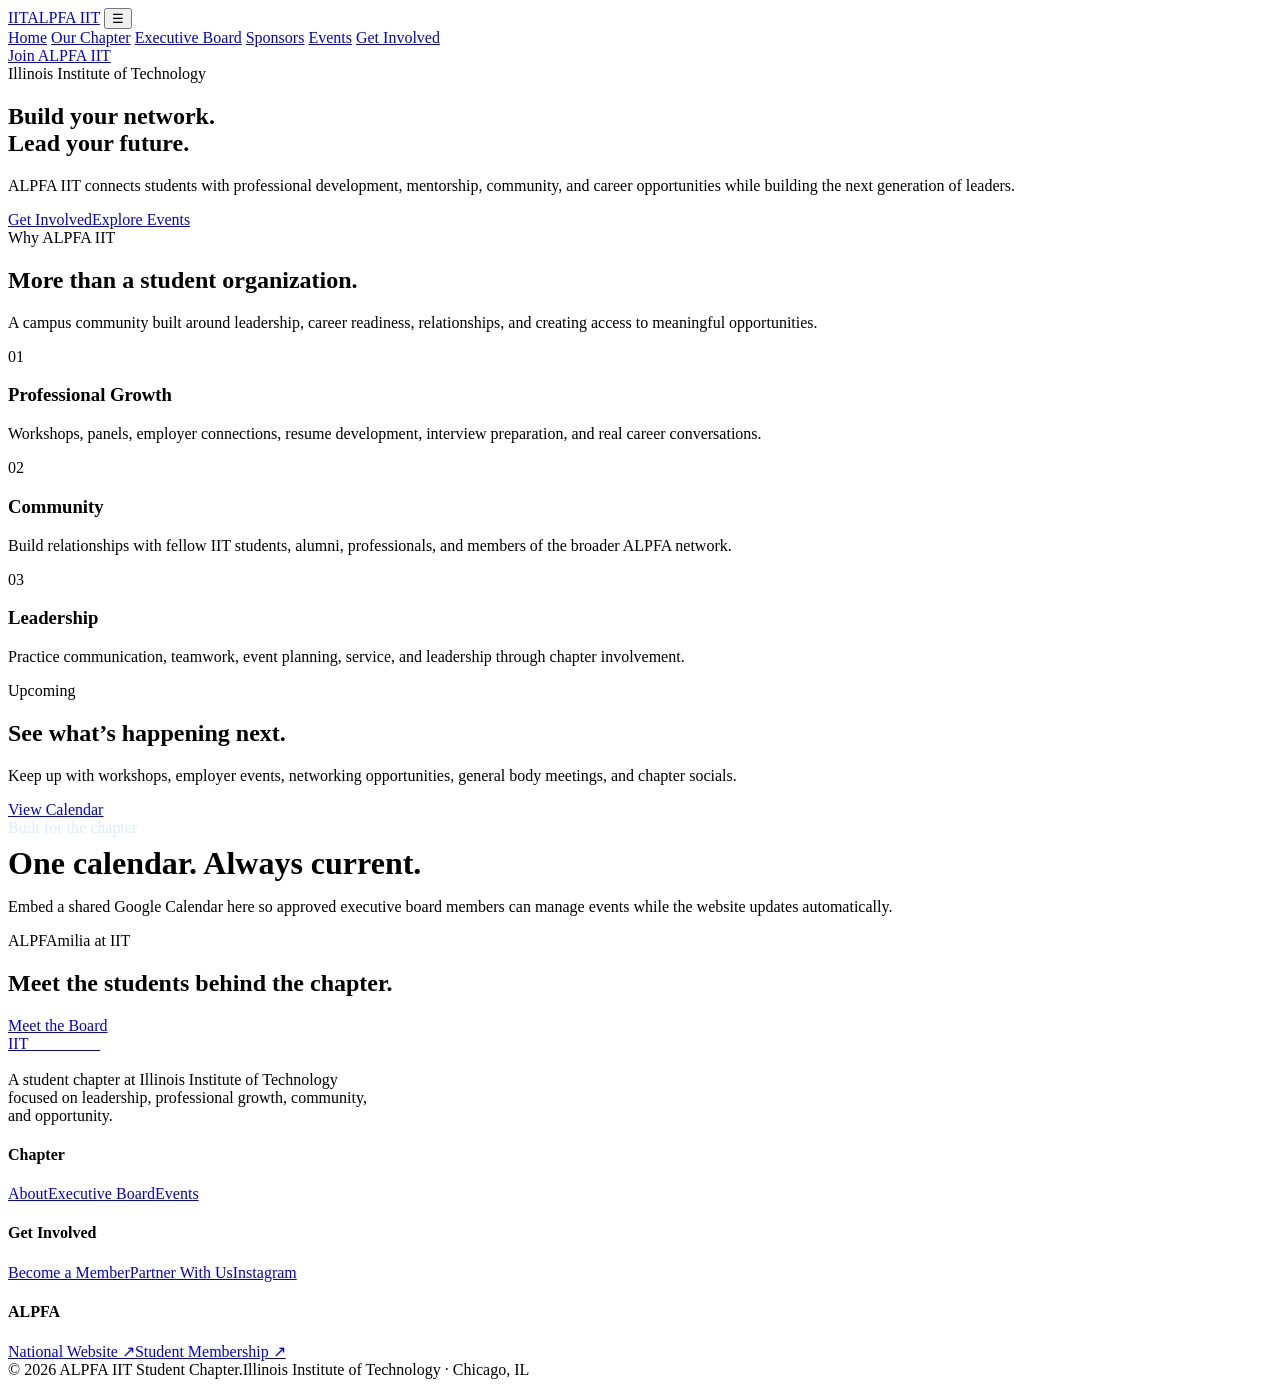
==== index.html @ 8f9146f0 "starting off with the folders, text files, and index" ====
<!doctype html>
<html lang="en">
<head>
<meta charset="utf-8">
<meta name="viewport" content="width=device-width,initial-scale=1">
<meta name="description" content="ALPFA IIT student chapter at Illinois Institute of Technology">
<title>Home | ALPFA IIT</title>
<link rel="preconnect" href="https://fonts.googleapis.com">
<link rel="preconnect" href="https://fonts.gstatic.com" crossorigin>
<link href="https://fonts.googleapis.com/css2?family=Inter:wght@400;500;600;700;800;900&display=swap" rel="stylesheet">
<link rel="stylesheet" href="css/styles.css">
</head>
<body>
<header class="site-header">
  <div class="container nav">
    <a class="brand" href="index.html"><span class="brand-mark">IIT</span><span>ALPFA IIT</span></a>
    <button class="menu-btn" aria-label="Open navigation" aria-expanded="false">☰</button>

<!-- Navigation tabs -->
    <nav class="nav-links">
      <a href="index.html">Home</a>
      <a href="about.html">Our Chapter</a>
      <a href="board.html">Executive Board</a>
      <a href="sponsors.html">Sponsors</a>
      <a href="events.html">Events</a>
      <a href="join.html">Get Involved</a>
    </nav>
    <a class="nav-cta" href="join.html">Join ALPFA IIT</a>
  </div>
</header>

<!-- About the IIT Chapter -->
<main>
<section class="hero">
  <div class="container hero-content reveal visible">
    <div class="eyebrow">Illinois Institute of Technology</div>
    <h1 class="display">Build your network.<br>Lead your future.</h1>
    <p>ALPFA IIT connects students with professional development, mentorship, community, and career opportunities while building the next generation of leaders.</p>
    <div class="hero-actions"><a class="btn btn-primary" href="join.html">Get Involved</a><a class="btn btn-light" href="events.html">Explore Events</a></div>
  </div>
</section>
<section class="section">
  <div class="container">
    <div class="section-head reveal"><div><div class="eyebrow">Why ALPFA IIT</div><h2 class="h2">More than a student organization.</h2></div><p class="lead">A campus community built around leadership, career readiness, relationships, and creating access to meaningful opportunities.</p></div>
    <div class="grid-3">
      <article class="card reveal"><div class="icon">01</div><h3>Professional Growth</h3><p>Workshops, panels, employer connections, resume development, interview preparation, and real career conversations.</p></article>
      <article class="card reveal reveal-delay-1"><div class="icon">02</div><h3>Community</h3><p>Build relationships with fellow IIT students, alumni, professionals, and members of the broader ALPFA network.</p></article>
      <article class="card reveal reveal-delay-2"><div class="icon">03</div><h3>Leadership</h3><p>Practice communication, teamwork, event planning, service, and leadership through chapter involvement.</p></article>
    </div>
  </div>
</section>
<section class="section bg-soft"><div class="container grid-2"><div class="reveal"><div class="eyebrow">Upcoming</div><h2 class="h2">See what’s happening next.</h2><p class="lead" style="margin-top:18px">Keep up with workshops, employer events, networking opportunities, general body meetings, and chapter socials.</p><a class="btn btn-primary" href="events.html" style="margin-top:26px">View Calendar</a></div><div class="feature-band reveal reveal-delay-1"><div class="eyebrow" style="color:#d9edff">Built for the chapter</div><h3 style="font-size:2rem;margin:8px 0 12px">One calendar. Always current.</h3><p>Embed a shared Google Calendar here so approved executive board members can manage events while the website updates automatically.</p></div></div></section>
<section class="section bg-navy"><div class="container"><div class="section-head reveal"><div><div class="eyebrow">ALPFAmilia at IIT</div><h2 class="h2">Meet the students behind the chapter.</h2></div><a class="btn btn-light" href="board.html">Meet the Board</a></div></div></section>
</main>
<footer class="footer">
  <div class="container">
    <div class="footer-grid">
      <div>
        <a class="brand" href="index.html"><span class="brand-mark">IIT</span><span style="color:white">ALPFA IIT</span></a>
        <p style="margin-top:18px;max-width:360px">A student chapter at Illinois Institute of Technology focused on leadership, professional growth, community, and opportunity.</p>
      </div>

<!-- Links to Navigate around website and other related sites -->
      <div><h4>Chapter</h4><a href="about.html">About</a><a href="board.html">Executive Board</a><a href="events.html">Events</a></div>
      <div><h4>Get Involved</h4><a href="join.html">Become a Member</a><a href="sponsors.html">Partner With Us</a><a href="#">Instagram</a></div>
      <div><h4>ALPFA</h4><a href="https://www.alpfa.org/" target="_blank">National Website ↗</a><a href="https://www.alpfa.org/student-membership" target="_blank">Student Membership ↗</a></div>
    </div>
    <div class="footer-bottom"><span>© <span id="year"></span> ALPFA IIT Student Chapter.</span><span>Illinois Institute of Technology · Chicago, IL</span></div>
  </div>
</footer>
<script src="js/main.js"></script>
<script>document.getElementById('year').textContent = new Date().getFullYear();</script>

</body>
</html>
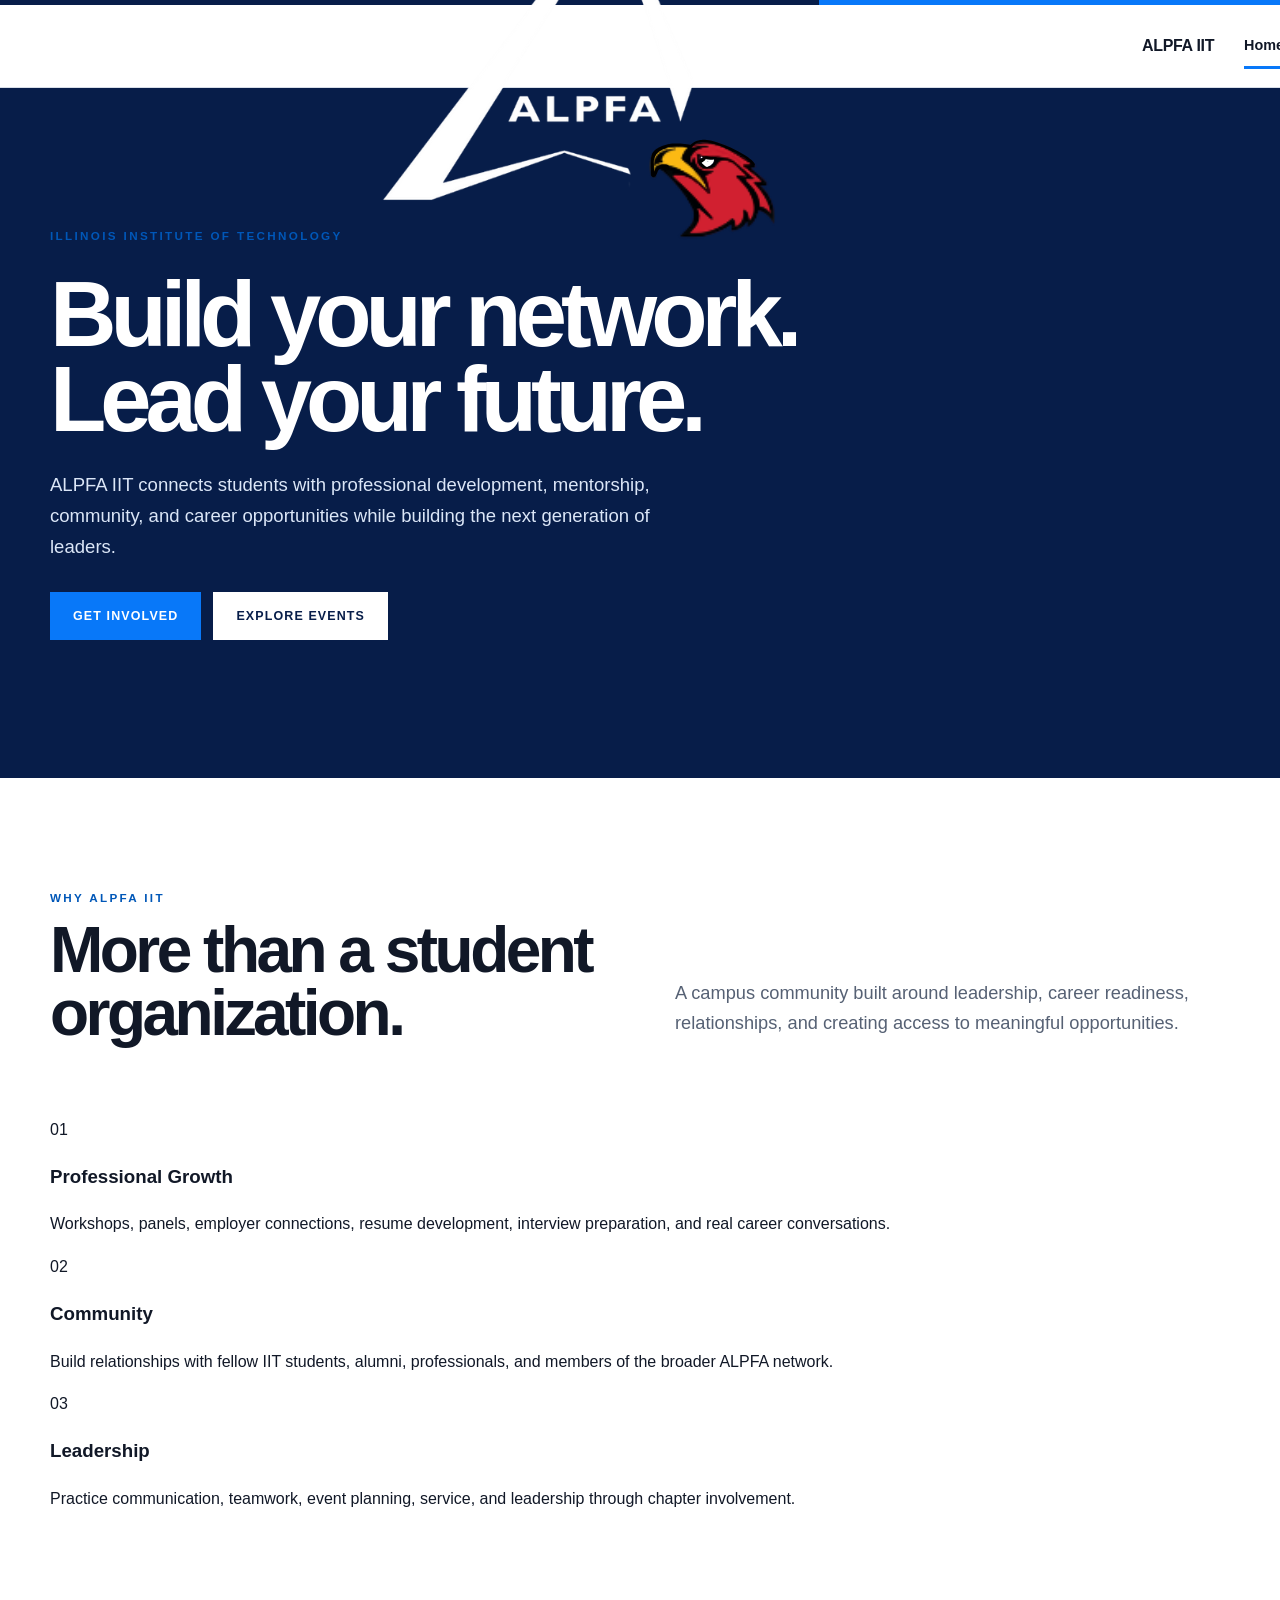
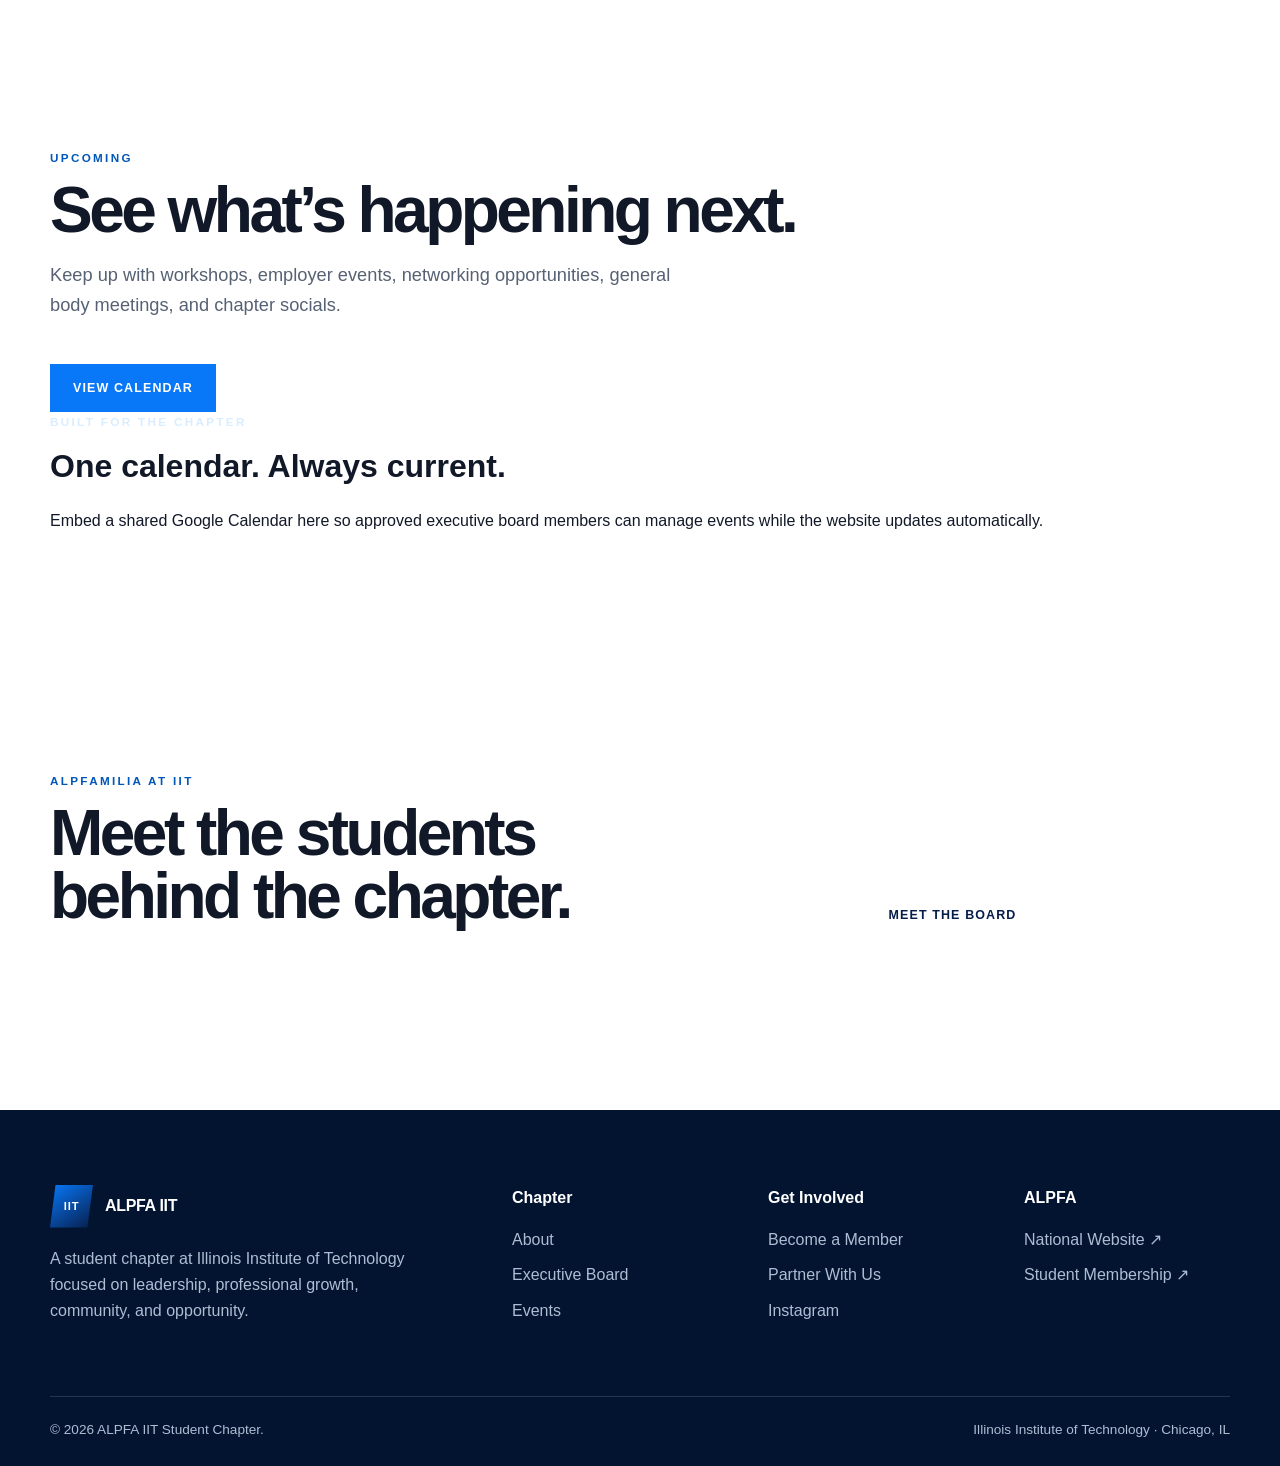
==== commit 03713fc7: "changing logo" ====
--- a/index.html
+++ b/index.html
@@ -13,7 +13,7 @@
 <body>
 <header class="site-header">
   <div class="container nav">
-    <a class="brand" href="index.html"><span class="brand-mark">IIT</span><span>ALPFA IIT</span></a>
+    <a class="brand" href="index.html"><img class ="brand-logo" src="images/alpfaiitlogo.png" alt="ALPFA IIT Logo"><span>ALPFA IIT</span></a>
     <button class="menu-btn" aria-label="Open navigation" aria-expanded="false">☰</button>
 
 <!-- Navigation tabs -->
--- a/css/styles.css
+++ b/css/styles.css
@@ -0,0 +1,840 @@
+/* Global Variables */ 
+
+:root {
+  --navy: #071d49;
+  --blue: #0057b8;
+  --electric: #0878f9;
+  --sky: #dcecff;
+  --ink: #111827;
+  --muted: #566174;
+  --line: #d8dee8;
+  --paper: #ffffff;
+  --soft: #f3f6fa;
+  --max: 1180px;
+}
+
+
+/* Reset and Global Styles */ 
+
+* {
+  box-sizing: border-box;
+}
+
+html {
+  scroll-behavior: smooth;
+}
+
+body {
+  margin: 0;
+  color: var(--ink);
+  background: var(--paper);
+  font-family: "DM Sans", Arial, sans-serif;
+  font-size: 16px;
+  line-height: 1.65;
+}
+
+body::before {
+  content: "";
+  display: block;
+  height: 5px;
+  background: linear-gradient(
+    90deg,
+    var(--navy) 0 64%,
+    var(--electric) 64%
+  );
+}
+
+a {
+  color: inherit;
+}
+
+.container {
+  width: min(calc(100% - 40px), var(--max));
+  margin: auto;
+}
+
+
+/* Header and Nav */ 
+
+.site-header {
+  position: sticky;
+  top: 0;
+  z-index: 20;
+  background: rgba(255, 255, 255, 0.96);
+  border-bottom: 1px solid var(--line);
+  backdrop-filter: blur(12px);
+}
+
+.nav {
+  height: 82px;
+  display: flex;
+  align-items: center;
+  gap: 30px;
+}
+
+.brand {
+  display: flex;
+  align-items: center;
+  gap: 12px;
+  text-decoration: none;
+  font-family: "Archivo", sans-serif;
+  font-weight: 800;
+  letter-spacing: -0.02em;
+  white-space: nowrap;
+}
+
+.brand-mark {
+  display: grid;
+  place-items: center;
+  width: 43px;
+  height: 43px;
+  color: #ffffff;
+  background: linear-gradient(
+    145deg,
+    var(--electric),
+    var(--navy)
+  );
+  font-size: 0.7rem;
+  letter-spacing: 0.08em;
+
+  clip-path: polygon(
+    13% 0,
+    100% 0,
+    87% 100%,
+    0 100%
+  );
+}
+
+.nav-links {
+  display: flex;
+  align-items: center;
+  gap: 25px;
+  margin-left: auto;
+}
+
+.nav-links a {
+  position: relative;
+  text-decoration: none;
+  font-size: 0.9rem;
+  font-weight: 600;
+}
+
+.nav-links a::after {
+  content: "";
+  position: absolute;
+  right: 100%;
+  bottom: -11px;
+  left: 0;
+  height: 3px;
+  background: var(--electric);
+  transition: right 0.25s ease;
+}
+
+.nav-links a:hover::after,
+.nav-links a.active::after {
+  right: 0;
+}
+
+.menu-btn {
+  display: none;
+  border: 0;
+  background: none;
+  font-size: 1.5rem;
+  cursor: pointer;
+}
+
+
+/* Buttons */ 
+
+.nav-cta,
+.btn {
+  display: inline-flex;
+  align-items: center;
+  justify-content: center;
+  gap: 10px;
+  min-height: 48px;
+  padding: 0 22px;
+  border: 1px solid transparent;
+  text-decoration: none;
+  text-transform: uppercase;
+  letter-spacing: 0.09em;
+  font-size: 0.78rem;
+  font-weight: 800;
+  transition:
+    background-color 0.25s ease,
+    color 0.25s ease,
+    border-color 0.25s ease;
+}
+
+.nav-cta,
+.btn-primary {
+  color: #ffffff;
+  background: var(--electric);
+}
+
+.nav-cta:hover,
+.btn-primary:hover {
+  background: var(--navy);
+}
+
+.btn-outline {
+  border-color: currentColor;
+}
+
+.btn-outline:hover {
+  color: #ffffff;
+  background: var(--navy);
+}
+
+.btn-light {
+  color: var(--navy);
+  background: #ffffff;
+}
+
+.btn-light:hover {
+  background: var(--sky);
+}
+
+
+/* Home Page Hero */ 
+
+.hero {
+  display: grid;
+  align-items: stretch;
+  min-height: 690px;
+  overflow: hidden;
+  color: #ffffff;
+  background: var(--navy);
+}
+
+.hero-grid {
+  display: grid;
+  grid-template-columns: 1.1fr 0.9fr;
+  min-height: 685px;
+}
+
+.hero-copy {
+  display: flex;
+  flex-direction: column;
+  justify-content: center;
+  padding: 110px 7vw 90px 0;
+}
+
+.kicker {
+  display: flex;
+  align-items: center;
+  gap: 12px;
+  color: var(--electric);
+  text-transform: uppercase;
+  letter-spacing: 0.18em;
+  font-size: 0.76rem;
+  font-weight: 800;
+}
+
+.kicker::before {
+  content: "";
+  width: 34px;
+  height: 2px;
+  background: currentColor;
+}
+
+.hero h1,
+.page-hero h1 {
+  margin: 28px 0;
+  font-family: "Archivo", sans-serif;
+  font-size: clamp(3.7rem, 7.2vw, 7rem);
+  line-height: 0.92;
+  letter-spacing: -0.065em;
+}
+
+.hero h1 em {
+  color: var(--electric);
+  font-style: normal;
+}
+
+.hero p {
+  max-width: 610px;
+  color: #dbe6f7;
+  font-size: 1.16rem;
+}
+
+.hero-actions {
+  display: flex;
+  gap: 12px;
+  margin-top: 30px;
+}
+
+
+/* Hero Blue Side Panel */ 
+
+.hero-rail {
+  position: relative;
+  display: flex;
+  align-items: flex-end;
+  padding: 54px;
+  background: linear-gradient(
+    150deg,
+    #0478ff,
+    #034aa7
+  );
+}
+
+.hero-rail::before {
+  content: "ALPFA";
+  position: absolute;
+  top: 7%;
+  left: -5%;
+  color: transparent;
+  font-family: "Archivo", sans-serif;
+  font-size: clamp(7rem, 16vw, 13rem);
+  font-weight: 900;
+  line-height: 1;
+
+  -webkit-text-stroke: 1px rgba(255, 255, 255, 0.22);
+
+  transform: rotate(90deg) translateX(20%);
+  transform-origin: left bottom;
+}
+
+.rail-note {
+  position: relative;
+  max-width: 300px;
+  padding-left: 22px;
+  border-left: 3px solid #ffffff;
+}
+
+.rail-note strong {
+  display: block;
+  font-family: "Archivo", sans-serif;
+  font-size: 1.4rem;
+  line-height: 1.2;
+}
+
+.rail-note span {
+  display: block;
+  margin-top: 9px;
+  color: #d9ebff;
+}
+
+
+/* General Sections */ 
+
+.section {
+  padding: 110px 0;
+}
+
+.section-head {
+  display: grid;
+  grid-template-columns: 1fr 1fr;
+  align-items: end;
+  gap: 70px;
+  margin-bottom: 60px;
+}
+
+.eyebrow {
+  color: var(--blue);
+  text-transform: uppercase;
+  letter-spacing: 0.2em;
+  font-size: 0.73rem;
+  font-weight: 800;
+}
+
+.h2 {
+  margin: 12px 0;
+  font-family: "Archivo", sans-serif;
+  font-size: clamp(2.5rem, 5vw, 4.7rem);
+  line-height: 0.98;
+  letter-spacing: -0.055em;
+}
+
+.lead {
+  max-width: 650px;
+  color: var(--muted);
+  font-size: 1.14rem;
+}
+
+
+/* Professional Growth Rows */ 
+
+.pillars {
+  border-top: 1px solid var(--line);
+}
+
+.pillar {
+  display: grid;
+  grid-template-columns: 100px 1fr 1.35fr;
+  align-items: center;
+  gap: 36px;
+  padding: 34px 0;
+  border-bottom: 1px solid var(--line);
+
+  transition:
+    padding-left 0.25s ease,
+    background-color 0.25s ease;
+}
+
+.pillar:hover {
+  padding-left: 16px;
+  background: linear-gradient(
+    90deg,
+    var(--soft),
+    transparent
+  );
+}
+
+.pillar-number {
+  color: var(--electric);
+  font-family: "Archivo", sans-serif;
+  font-size: 1rem;
+  font-weight: 800;
+}
+
+.pillar h3 {
+  margin: 0;
+  font-family: "Archivo", sans-serif;
+  font-size: 1.5rem;
+}
+
+.pillar p {
+  margin: 0;
+  color: var(--muted);
+}
+
+
+/* Split Color Sections */ 
+
+.split-band {
+  display: grid;
+  grid-template-columns: 1fr 1fr;
+}
+
+.band-dark,
+.band-blue {
+  padding-top: 90px;
+  padding-right: 7vw;
+  padding-bottom: 90px;
+}
+
+.band-dark {
+  padding-left: max(
+    30px,
+    calc((100vw - var(--max)) / 2)
+  );
+  color: #ffffff;
+  background: var(--navy);
+}
+
+.band-blue {
+  padding-left: 7vw;
+  color: #ffffff;
+  background: var(--electric);
+}
+
+.split-band h2 {
+  margin: 14px 0 22px;
+  font-family: "Archivo", sans-serif;
+  font-size: clamp(2.6rem, 4vw, 4.5rem);
+  line-height: 1;
+  letter-spacing: -0.05em;
+}
+
+.split-band p {
+  max-width: 520px;
+  color: #e4edfb;
+}
+
+.text-link {
+  display: inline-block;
+  margin-top: 18px;
+  padding-bottom: 5px;
+  border-bottom: 2px solid currentColor;
+  color: inherit;
+  text-decoration: none;
+  text-transform: uppercase;
+  letter-spacing: 0.1em;
+  font-size: 0.8rem;
+  font-weight: 800;
+}
+
+
+/* Inner Page Hero */ 
+
+.page-hero {
+  padding: 110px 0 85px;
+  color: #ffffff;
+  background: var(--navy);
+}
+
+.page-hero h1 {
+  max-width: 950px;
+  font-size: clamp(3.3rem, 7vw, 6.5rem);
+}
+
+.page-hero .lead {
+  color: #dbe6f7;
+}
+
+
+/* Editor Layouts */ 
+
+.editorial-grid {
+  display: grid;
+  grid-template-columns: 0.85fr 1.15fr;
+  align-items: start;
+  gap: 9vw;
+}
+
+.big-statement {
+  margin: 0;
+  font-family: "Archivo", sans-serif;
+  font-size: clamp(2.4rem, 4.6vw, 4.6rem);
+  line-height: 1.02;
+  letter-spacing: -0.05em;
+}
+
+
+/* layout */ 
+
+.rule-list {
+  border-top: 1px solid var(--line);
+}
+
+.rule-item {
+  padding: 27px 0;
+  border-bottom: 1px solid var(--line);
+}
+
+.rule-item h3 {
+  margin: 0 0 7px;
+  font-family: "Archivo", sans-serif;
+  font-size: 1.3rem;
+}
+
+.rule-item p {
+  margin: 0;
+  color: var(--muted);
+}
+
+
+/* Exec Board */ 
+
+.board-grid {
+  display: grid;
+  grid-template-columns: repeat(3, 1fr);
+  gap: 1px;
+  border: 1px solid var(--line);
+  background: var(--line);
+}
+
+.member {
+  display: flex;
+  flex-direction: column;
+  min-height: 390px;
+  padding: 30px;
+  background: #ffffff;
+}
+
+.member-photo {
+  display: grid;
+  place-items: center;
+  aspect-ratio: 4 / 3;
+  color: var(--blue);
+  background: linear-gradient(
+    135deg,
+    #d9eaff,
+    #eff4fb
+  );
+  text-transform: uppercase;
+  letter-spacing: 0.1em;
+  font-weight: 800;
+}
+
+.member h3 {
+  margin: 22px 0 2px;
+  font-family: "Archivo", sans-serif;
+  font-size: 1.55rem;
+}
+
+.meta {
+  color: var(--blue);
+  font-weight: 700;
+}
+
+.quote {
+  margin-top: auto;
+  padding-top: 20px;
+  color: var(--muted);
+  font-style: italic;
+}
+
+
+/* Sponsors */ 
+
+.sponsor-list {
+  display: grid;
+  grid-template-columns: repeat(3, 1fr);
+  border-top: 1px solid var(--line);
+  border-left: 1px solid var(--line);
+}
+
+.sponsor {
+  display: grid;
+  place-items: center;
+  min-height: 180px;
+  border-right: 1px solid var(--line);
+  border-bottom: 1px solid var(--line);
+  color: #788396;
+  font-family: "Archivo", sans-serif;
+  font-size: 1.3rem;
+}
+
+
+/* Events Calendar */ 
+
+.calendar-shell {
+  padding: 30px;
+  border-top: 5px solid var(--electric);
+  background: var(--soft);
+}
+
+.calendar-shell iframe {
+  width: 100%;
+  height: 660px;
+  border: 0;
+  background: #ffffff;
+}
+
+
+/* Get Involved steps */ 
+
+.steps {
+  counter-reset: step;
+  border-top: 1px solid var(--line);
+}
+
+.step {
+  display: grid;
+  grid-template-columns: 90px 1fr;
+  padding: 27px 0;
+  border-bottom: 1px solid var(--line);
+
+  counter-increment: step;
+}
+
+.step::before {
+  content: "0" counter(step);
+  color: var(--electric);
+  font-family: "Archivo", sans-serif;
+  font-weight: 800;
+}
+
+.step h3 {
+  margin: 0 0 7px;
+  font-family: "Archivo", sans-serif;
+}
+
+.step p {
+  margin: 0;
+  color: var(--muted);
+}
+
+
+/* Footer */ 
+
+.footer {
+  padding: 75px 0 25px;
+  color: #afbdd3;
+  background: #031431;
+}
+
+.footer-grid {
+  display: grid;
+  grid-template-columns: 2fr repeat(3, 1fr);
+  gap: 50px;
+}
+
+.footer h4 {
+  margin: 0 0 16px;
+  color: #ffffff;
+  font-family: "Archivo", sans-serif;
+}
+
+.footer a:not(.brand) {
+  display: block;
+  margin: 9px 0;
+  text-decoration: none;
+}
+
+.footer a:hover {
+  color: #ffffff;
+}
+
+.footer-bottom {
+  display: flex;
+  justify-content: space-between;
+  margin-top: 55px;
+  padding-top: 22px;
+  border-top: 1px solid #233554;
+  font-size: 0.85rem;
+}
+
+
+/* Scroll Reveal animation */ 
+.reveal {
+  opacity: 0;
+  transform: translateY(24px);
+
+  transition:
+    opacity 0.7s ease,
+    transform 0.7s ease;
+}
+
+.reveal.visible {
+  opacity: 1;
+  transform: none;
+}
+
+
+/* Tablet Layout */ 
+
+@media (max-width: 900px) {
+  .nav-links,
+  .nav-cta {
+    display: none;
+  }
+
+  .menu-btn {
+    display: block;
+    margin-left: auto;
+  }
+
+  .nav-links.open {
+    position: absolute;
+    top: 82px;
+    right: 0;
+    left: 0;
+
+    display: flex;
+    flex-direction: column;
+    align-items: flex-start;
+
+    padding: 25px 20px;
+    border-bottom: 1px solid var(--line);
+    background: #ffffff;
+  }
+
+  .hero-grid,
+  .section-head,
+  .editorial-grid,
+  .split-band {
+    grid-template-columns: 1fr;
+  }
+
+  .hero,
+  .hero-grid {
+    min-height: 0;
+  }
+
+  .hero-copy {
+    padding: 80px 0;
+  }
+
+  .hero-rail {
+    min-height: 310px;
+  }
+
+  .pillar {
+    grid-template-columns: 55px 1fr;
+  }
+
+  .pillar p {
+    grid-column: 2;
+  }
+
+  .band-dark,
+  .band-blue {
+    padding: 70px 30px;
+  }
+
+  .board-grid,
+  .sponsor-list {
+    grid-template-columns: repeat(2, 1fr);
+  }
+
+  .footer-grid {
+    grid-template-columns: 1fr 1fr;
+  }
+}
+
+
+/* Mobile interface */ 
+
+@media (max-width: 600px) {
+  .container {
+    width: min(
+      calc(100% - 28px),
+      var(--max)
+    );
+  }
+
+  .nav {
+    height: 72px;
+  }
+
+  .nav-links.open {
+    top: 72px;
+  }
+
+  .hero-copy {
+    padding: 65px 0;
+  }
+
+  .hero h1 {
+    font-size: 3.55rem;
+  }
+
+  .hero-actions {
+    flex-direction: column;
+    align-items: stretch;
+  }
+
+  .hero-rail {
+    padding: 35px;
+  }
+
+  .section {
+    padding: 75px 0;
+  }
+
+  .section-head {
+    gap: 20px;
+    margin-bottom: 38px;
+  }
+
+  .pillar {
+    grid-template-columns: 45px 1fr;
+    gap: 12px;
+  }
+
+  .board-grid,
+  .sponsor-list {
+    grid-template-columns: 1fr;
+  }
+
+  .calendar-shell {
+    padding: 10px;
+  }
+
+  .footer-grid {
+    grid-template-columns: 1fr;
+  }
+
+  .footer-bottom {
+    display: block;
+  }
+
+  .footer-bottom span {
+    display: block;
+    margin-top: 8px;
+  }
+}
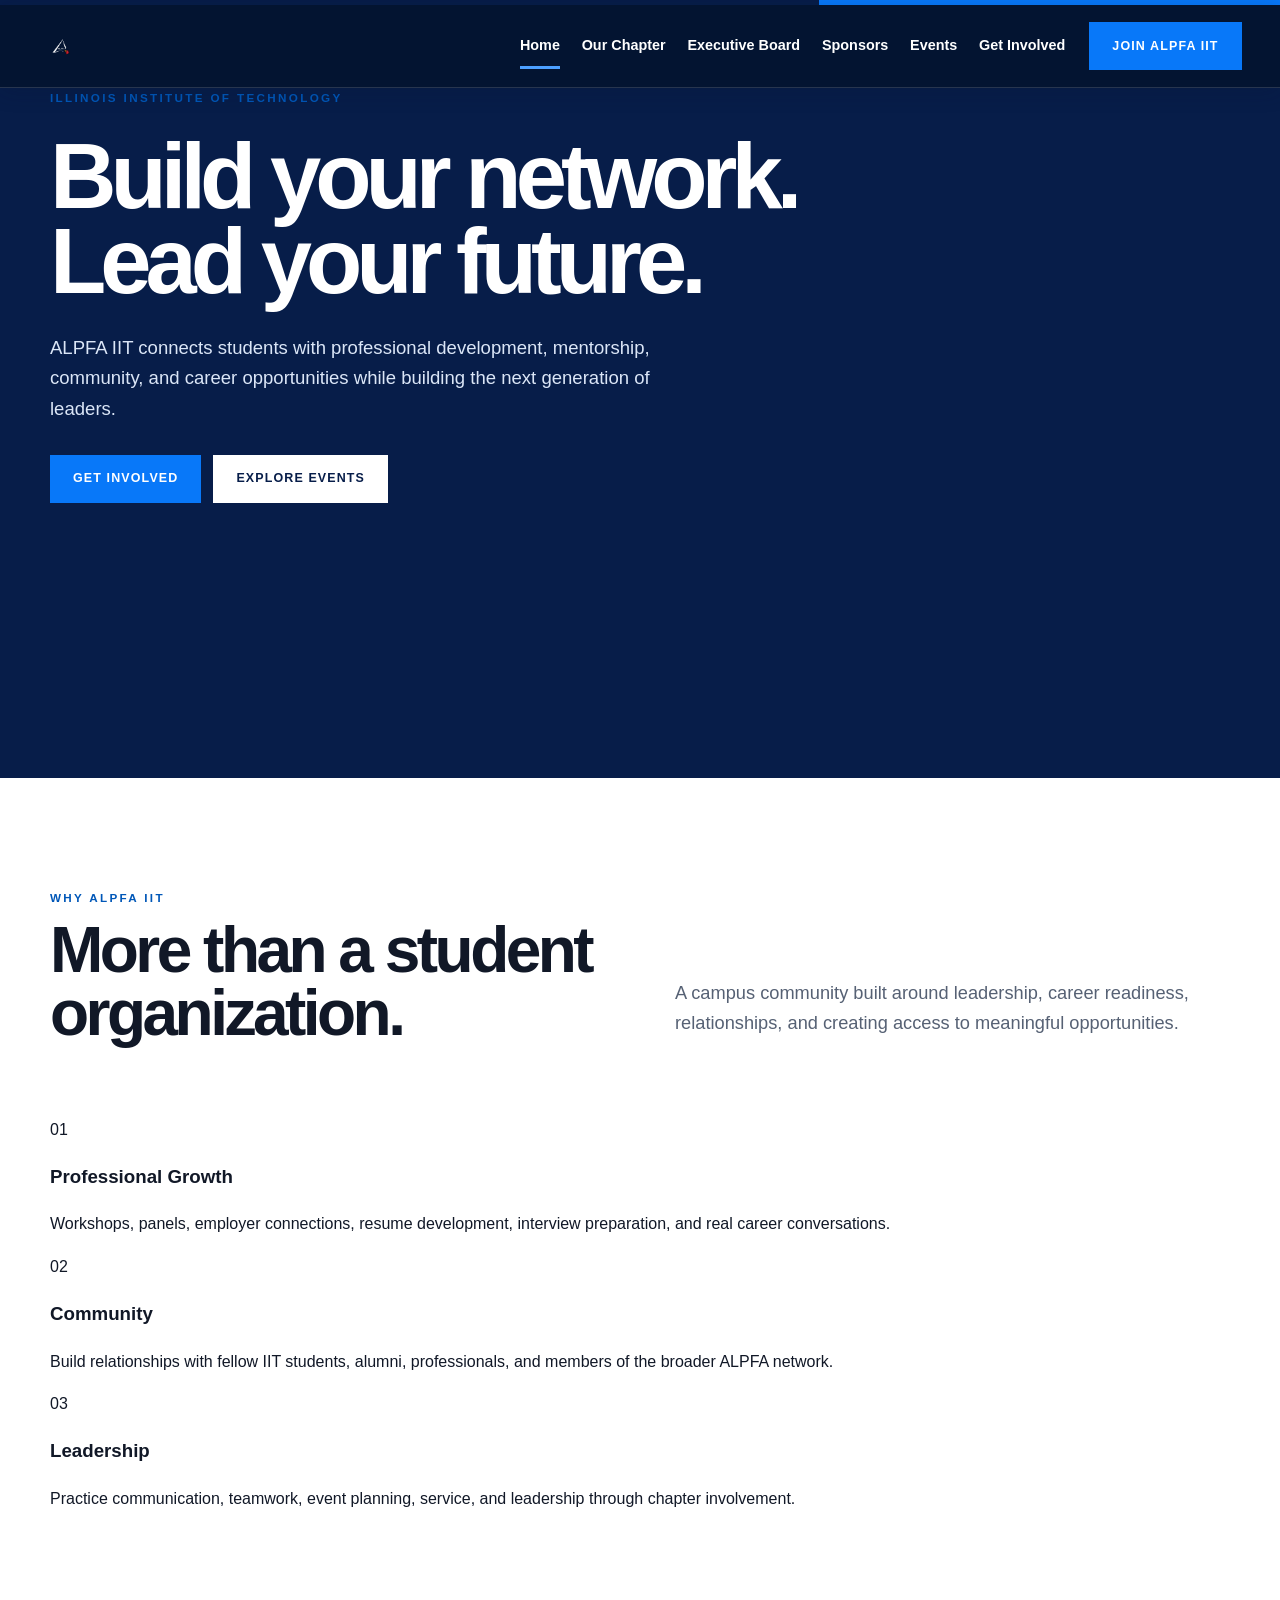
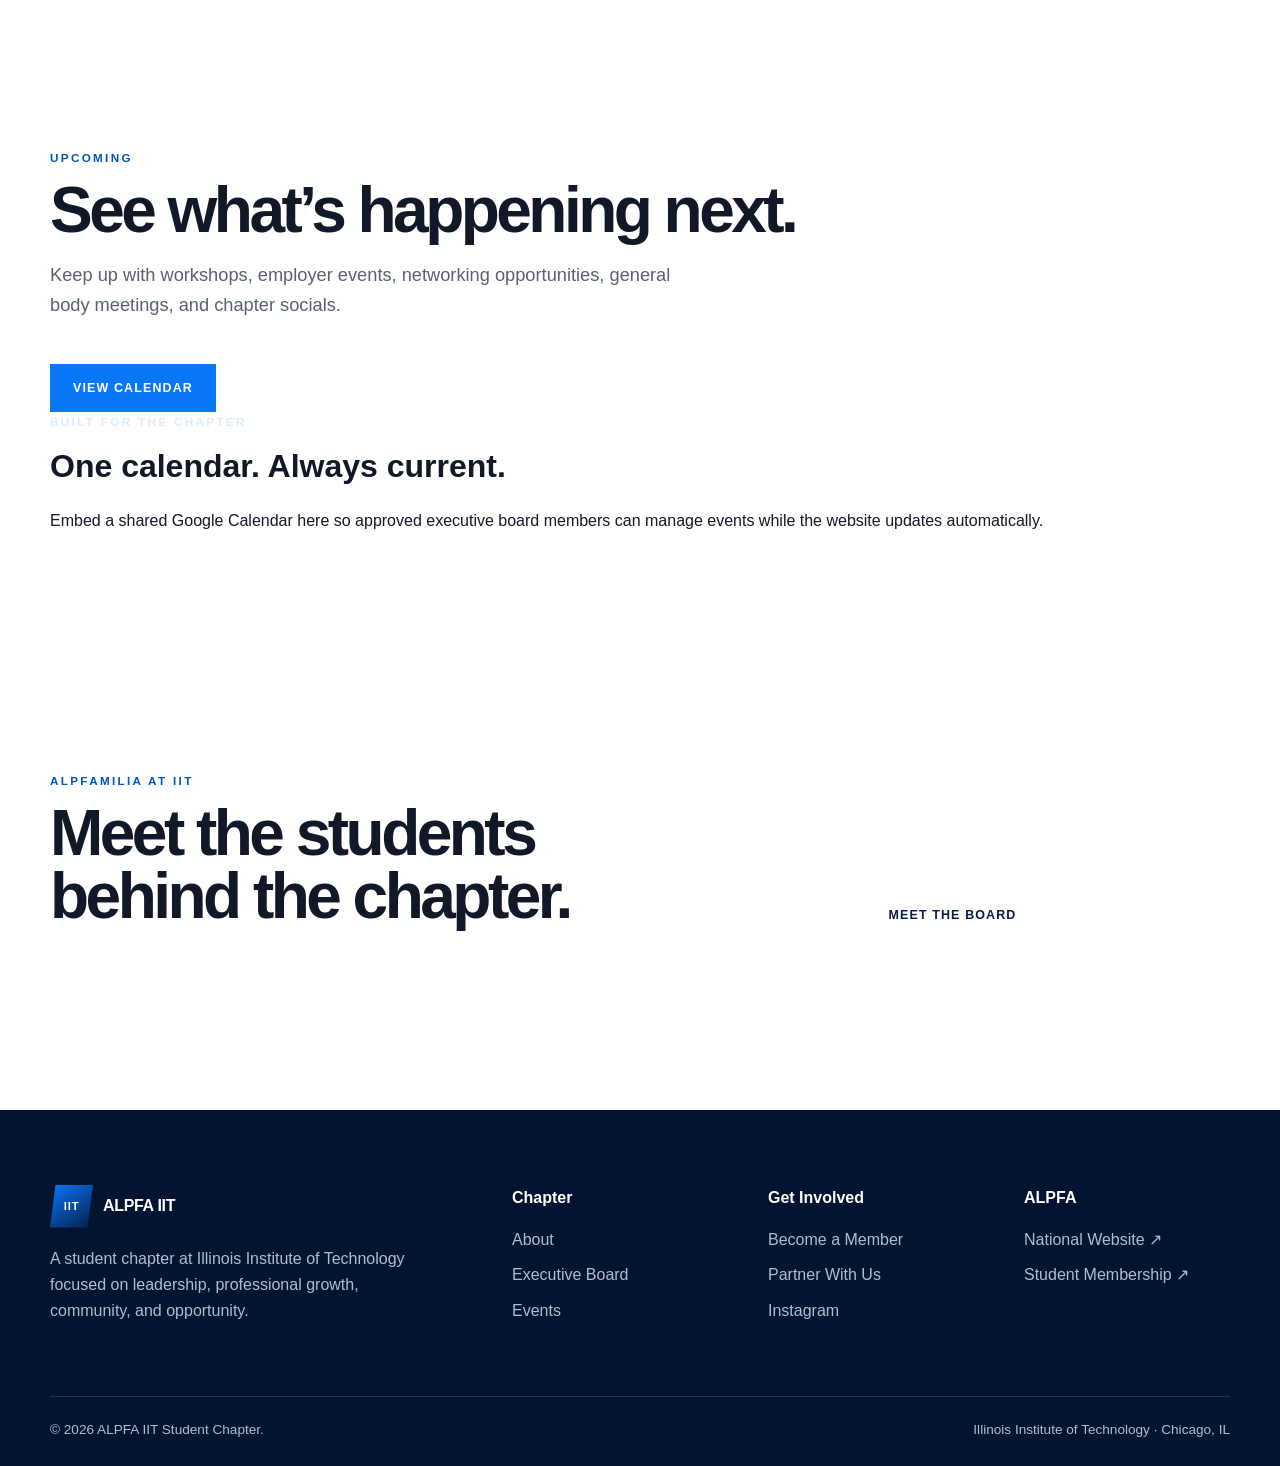
==== commit 4b68483a: "fixing the header" ====
--- a/index.html
+++ b/index.html
@@ -13,7 +13,13 @@
 <body>
 <header class="site-header">
   <div class="container nav">
-    <a class="brand" href="index.html"><img class ="brand-logo" src="images/alpfaiitlogo.png" alt="ALPFA IIT Logo"><span>ALPFA IIT</span></a>
+    <a class="brand header-brand" href="index.html">
+  <img
+    class="brand-logo"
+    src="images/alpfaiitlogo.png"
+    alt="ALPFA IIT"
+  >
+</a>
     <button class="menu-btn" aria-label="Open navigation" aria-expanded="false">☰</button>
 
 <!-- Navigation tabs -->
--- a/css/styles.css
+++ b/css/styles.css
@@ -1,7 +1,10 @@
-/* Global Variables */ 
+/* ========================================
+   GLOBAL VARIABLES
+======================================== */
 
 :root {
   --navy: #071d49;
+  --dark-navy: #031431;
   --blue: #0057b8;
   --electric: #0878f9;
   --sky: #dcecff;
@@ -14,7 +17,9 @@
 }
 
 
-/* Reset and Global Styles */ 
+/* ========================================
+   RESET AND GLOBAL STYLES
+======================================== */
 
 * {
   box-sizing: border-box;
@@ -48,40 +53,96 @@
   color: inherit;
 }
 
+img {
+  max-width: 100%;
+}
+
 .container {
   width: min(calc(100% - 40px), var(--max));
-  margin: auto;
-}
-
-
-/* Header and Nav */ 
+  margin-right: auto;
+  margin-left: auto;
+}
+
+
+/* ========================================
+   HEADER AND NAVIGATION
+======================================== */
 
 .site-header {
   position: sticky;
   top: 0;
-  z-index: 20;
-  background: rgba(255, 255, 255, 0.96);
-  border-bottom: 1px solid var(--line);
-  backdrop-filter: blur(12px);
-}
-
-.nav {
-  height: 82px;
+  z-index: 1000;
+  width: 100%;
+  color: #ffffff;
+  background: var(--dark-navy);
+  border-bottom: 1px solid rgba(255, 255, 255, 0.14);
+  box-shadow: 0 4px 20px rgba(3, 20, 49, 0.2);
+}
+
+/*
+This overrides the normal centered container only
+inside the header so the logo can sit farther left.
+*/
+
+.site-header .nav {
+  position: relative;
   display: flex;
   align-items: center;
-  gap: 30px;
-}
+  width: 100%;
+  max-width: none;
+  height: 82px;
+  margin: 0;
+  padding: 0 clamp(18px, 3vw, 44px);
+  gap: 24px;
+}
+
+
+/* ========================================
+   HEADER LOGO
+======================================== */
 
 .brand {
   display: flex;
+  flex: 0 0 auto;
   align-items: center;
-  gap: 12px;
+  gap: 10px;
+  margin: 0;
+  color: #ffffff;
   text-decoration: none;
   font-family: "Archivo", sans-serif;
   font-weight: 800;
   letter-spacing: -0.02em;
   white-space: nowrap;
 }
+
+.header-brand {
+  width: auto;
+  min-width: 0;
+  margin: 0;
+  padding: 0;
+}
+
+/*
+Change 78px if you want the logo slightly
+larger or smaller.
+*/
+
+.site-header .brand-logo {
+  display: block;
+  flex: 0 0 auto;
+  width: 78px;
+  height: 58px;
+  max-width: 78px;
+  max-height: 58px;
+  margin: 0;
+  object-fit: contain;
+  object-position: left center;
+}
+
+/*
+This keeps the old IIT square working on any
+page where it has not been replaced yet.
+*/
 
 .brand-mark {
   display: grid;
@@ -105,18 +166,29 @@
   );
 }
 
+
+/* ========================================
+   DESKTOP NAVIGATION LINKS
+======================================== */
+
 .nav-links {
   display: flex;
   align-items: center;
-  gap: 25px;
+  justify-content: flex-end;
+  flex: 0 1 auto;
+  gap: clamp(16px, 1.7vw, 26px);
+  margin-right: 0;
   margin-left: auto;
 }
 
 .nav-links a {
   position: relative;
+  flex: 0 0 auto;
+  color: #ffffff;
   text-decoration: none;
   font-size: 0.9rem;
   font-weight: 600;
+  white-space: nowrap;
 }
 
 .nav-links a::after {
@@ -126,7 +198,7 @@
   bottom: -11px;
   left: 0;
   height: 3px;
-  background: var(--electric);
+  background: #4ca0ff;
   transition: right 0.25s ease;
 }
 
@@ -135,22 +207,35 @@
   right: 0;
 }
 
+
+/* ========================================
+   MOBILE MENU BUTTON
+======================================== */
+
 .menu-btn {
   display: none;
+  flex: 0 0 auto;
+  margin-left: auto;
+  padding: 5px;
   border: 0;
-  background: none;
-  font-size: 1.5rem;
+  color: #ffffff;
+  background: transparent;
+  font-size: 1.8rem;
+  line-height: 1;
   cursor: pointer;
 }
 
 
-/* Buttons */ 
+/* ========================================
+   BUTTONS
+======================================== */
 
 .nav-cta,
 .btn {
   display: inline-flex;
   align-items: center;
   justify-content: center;
+  flex: 0 0 auto;
   gap: 10px;
   min-height: 48px;
   padding: 0 22px;
@@ -160,6 +245,7 @@
   letter-spacing: 0.09em;
   font-size: 0.78rem;
   font-weight: 800;
+
   transition:
     background-color 0.25s ease,
     color 0.25s ease,
@@ -174,7 +260,7 @@
 
 .nav-cta:hover,
 .btn-primary:hover {
-  background: var(--navy);
+  background: var(--blue);
 }
 
 .btn-outline {
@@ -196,7 +282,9 @@
 }
 
 
-/* Home Page Hero */ 
+/* ========================================
+   HOME PAGE HERO
+======================================== */
 
 .hero {
   display: grid;
@@ -233,6 +321,7 @@
 
 .kicker::before {
   content: "";
+  flex: 0 0 auto;
   width: 34px;
   height: 2px;
   background: currentColor;
@@ -265,13 +354,16 @@
 }
 
 
-/* Hero Blue Side Panel */ 
+/* ========================================
+   HERO BLUE SIDE PANEL
+======================================== */
 
 .hero-rail {
   position: relative;
   display: flex;
   align-items: flex-end;
   padding: 54px;
+  overflow: hidden;
   background: linear-gradient(
     150deg,
     #0478ff,
@@ -317,7 +409,9 @@
 }
 
 
-/* General Sections */ 
+/* ========================================
+   GENERAL SECTIONS
+======================================== */
 
 .section {
   padding: 110px 0;
@@ -354,7 +448,9 @@
 }
 
 
-/* Professional Growth Rows */ 
+/* ========================================
+   PROFESSIONAL GROWTH ROWS
+======================================== */
 
 .pillars {
   border-top: 1px solid var(--line);
@@ -401,7 +497,9 @@
 }
 
 
-/* Split Color Sections */ 
+/* ========================================
+   SPLIT COLOR SECTIONS
+======================================== */
 
 .split-band {
   display: grid;
@@ -457,7 +555,9 @@
 }
 
 
-/* Inner Page Hero */ 
+/* ========================================
+   INNER PAGE HERO
+======================================== */
 
 .page-hero {
   padding: 110px 0 85px;
@@ -475,7 +575,9 @@
 }
 
 
-/* Editor Layouts */ 
+/* ========================================
+   EDITORIAL LAYOUTS
+======================================== */
 
 .editorial-grid {
   display: grid;
@@ -493,7 +595,9 @@
 }
 
 
-/* layout */ 
+/* ========================================
+   RULED INFORMATION LISTS
+======================================== */
 
 .rule-list {
   border-top: 1px solid var(--line);
@@ -516,7 +620,9 @@
 }
 
 
-/* Exec Board */ 
+/* ========================================
+   EXECUTIVE BOARD
+======================================== */
 
 .board-grid {
   display: grid;
@@ -538,6 +644,7 @@
   display: grid;
   place-items: center;
   aspect-ratio: 4 / 3;
+  overflow: hidden;
   color: var(--blue);
   background: linear-gradient(
     135deg,
@@ -549,6 +656,12 @@
   font-weight: 800;
 }
 
+.member-photo img {
+  width: 100%;
+  height: 100%;
+  object-fit: cover;
+}
+
 .member h3 {
   margin: 22px 0 2px;
   font-family: "Archivo", sans-serif;
@@ -568,7 +681,9 @@
 }
 
 
-/* Sponsors */ 
+/* ========================================
+   SPONSORS
+======================================== */
 
 .sponsor-list {
   display: grid;
@@ -581,6 +696,7 @@
   display: grid;
   place-items: center;
   min-height: 180px;
+  padding: 25px;
   border-right: 1px solid var(--line);
   border-bottom: 1px solid var(--line);
   color: #788396;
@@ -588,8 +704,17 @@
   font-size: 1.3rem;
 }
 
-
-/* Events Calendar */ 
+.sponsor img {
+  width: auto;
+  max-width: 180px;
+  max-height: 90px;
+  object-fit: contain;
+}
+
+
+/* ========================================
+   EVENTS CALENDAR
+======================================== */
 
 .calendar-shell {
   padding: 30px;
@@ -598,6 +723,7 @@
 }
 
 .calendar-shell iframe {
+  display: block;
   width: 100%;
   height: 660px;
   border: 0;
@@ -605,7 +731,9 @@
 }
 
 
-/* Get Involved steps */ 
+/* ========================================
+   GET INVOLVED STEPS
+======================================== */
 
 .steps {
   counter-reset: step;
@@ -617,7 +745,6 @@
   grid-template-columns: 90px 1fr;
   padding: 27px 0;
   border-bottom: 1px solid var(--line);
-
   counter-increment: step;
 }
 
@@ -639,12 +766,14 @@
 }
 
 
-/* Footer */ 
+/* ========================================
+   FOOTER
+======================================== */
 
 .footer {
   padding: 75px 0 25px;
   color: #afbdd3;
-  background: #031431;
+  background: var(--dark-navy);
 }
 
 .footer-grid {
@@ -679,7 +808,10 @@
 }
 
 
-/* Scroll Reveal animation */ 
+/* ========================================
+   SCROLL REVEAL ANIMATION
+======================================== */
+
 .reveal {
   opacity: 0;
   transform: translateY(24px);
@@ -695,9 +827,16 @@
 }
 
 
-/* Tablet Layout */ 
-
-@media (max-width: 900px) {
+/* ========================================
+   SMALL DESKTOP AND TABLET NAVIGATION
+======================================== */
+
+/*
+The hamburger menu activates at 1100px instead
+of 900px so the navigation does not get crowded.
+*/
+
+@media (max-width: 1100px) {
   .nav-links,
   .nav-cta {
     display: none;
@@ -705,7 +844,6 @@
 
   .menu-btn {
     display: block;
-    margin-left: auto;
   }
 
   .nav-links.open {
@@ -713,16 +851,40 @@
     top: 82px;
     right: 0;
     left: 0;
+    z-index: 1001;
 
     display: flex;
     flex-direction: column;
     align-items: flex-start;
-
-    padding: 25px 20px;
-    border-bottom: 1px solid var(--line);
-    background: #ffffff;
-  }
-
+    gap: 0;
+
+    margin: 0;
+    padding: 15px clamp(18px, 3vw, 44px) 25px;
+
+    color: #ffffff;
+    background: var(--dark-navy);
+    border-bottom: 1px solid rgba(255, 255, 255, 0.14);
+    box-shadow: 0 14px 25px rgba(3, 20, 49, 0.25);
+  }
+
+  .nav-links.open a {
+    display: block;
+    width: 100%;
+    padding: 13px 0;
+    border-bottom: 1px solid rgba(255, 255, 255, 0.1);
+  }
+
+  .nav-links.open a::after {
+    display: none;
+  }
+}
+
+
+/* ========================================
+   TABLET LAYOUT
+======================================== */
+
+@media (max-width: 900px) {
   .hero-grid,
   .section-head,
   .editorial-grid,
@@ -767,22 +929,31 @@
 }
 
 
-/* Mobile interface */ 
+/* ========================================
+   MOBILE LAYOUT
+======================================== */
 
 @media (max-width: 600px) {
   .container {
-    width: min(
-      calc(100% - 28px),
-      var(--max)
-    );
-  }
-
-  .nav {
+    width: min(calc(100% - 28px), var(--max));
+  }
+
+  .site-header .nav {
     height: 72px;
+    padding: 0 16px;
+  }
+
+  .site-header .brand-logo {
+    width: 68px;
+    height: 50px;
+    max-width: 68px;
+    max-height: 50px;
   }
 
   .nav-links.open {
     top: 72px;
+    padding-right: 16px;
+    padding-left: 16px;
   }
 
   .hero-copy {
@@ -790,7 +961,7 @@
   }
 
   .hero h1 {
-    font-size: 3.55rem;
+    font-size: clamp(3rem, 15vw, 3.55rem);
   }
 
   .hero-actions {
@@ -799,6 +970,7 @@
   }
 
   .hero-rail {
+    min-height: 260px;
     padding: 35px;
   }
 
@@ -825,6 +997,14 @@
     padding: 10px;
   }
 
+  .calendar-shell iframe {
+    height: 600px;
+  }
+
+  .step {
+    grid-template-columns: 55px 1fr;
+  }
+
   .footer-grid {
     grid-template-columns: 1fr;
   }
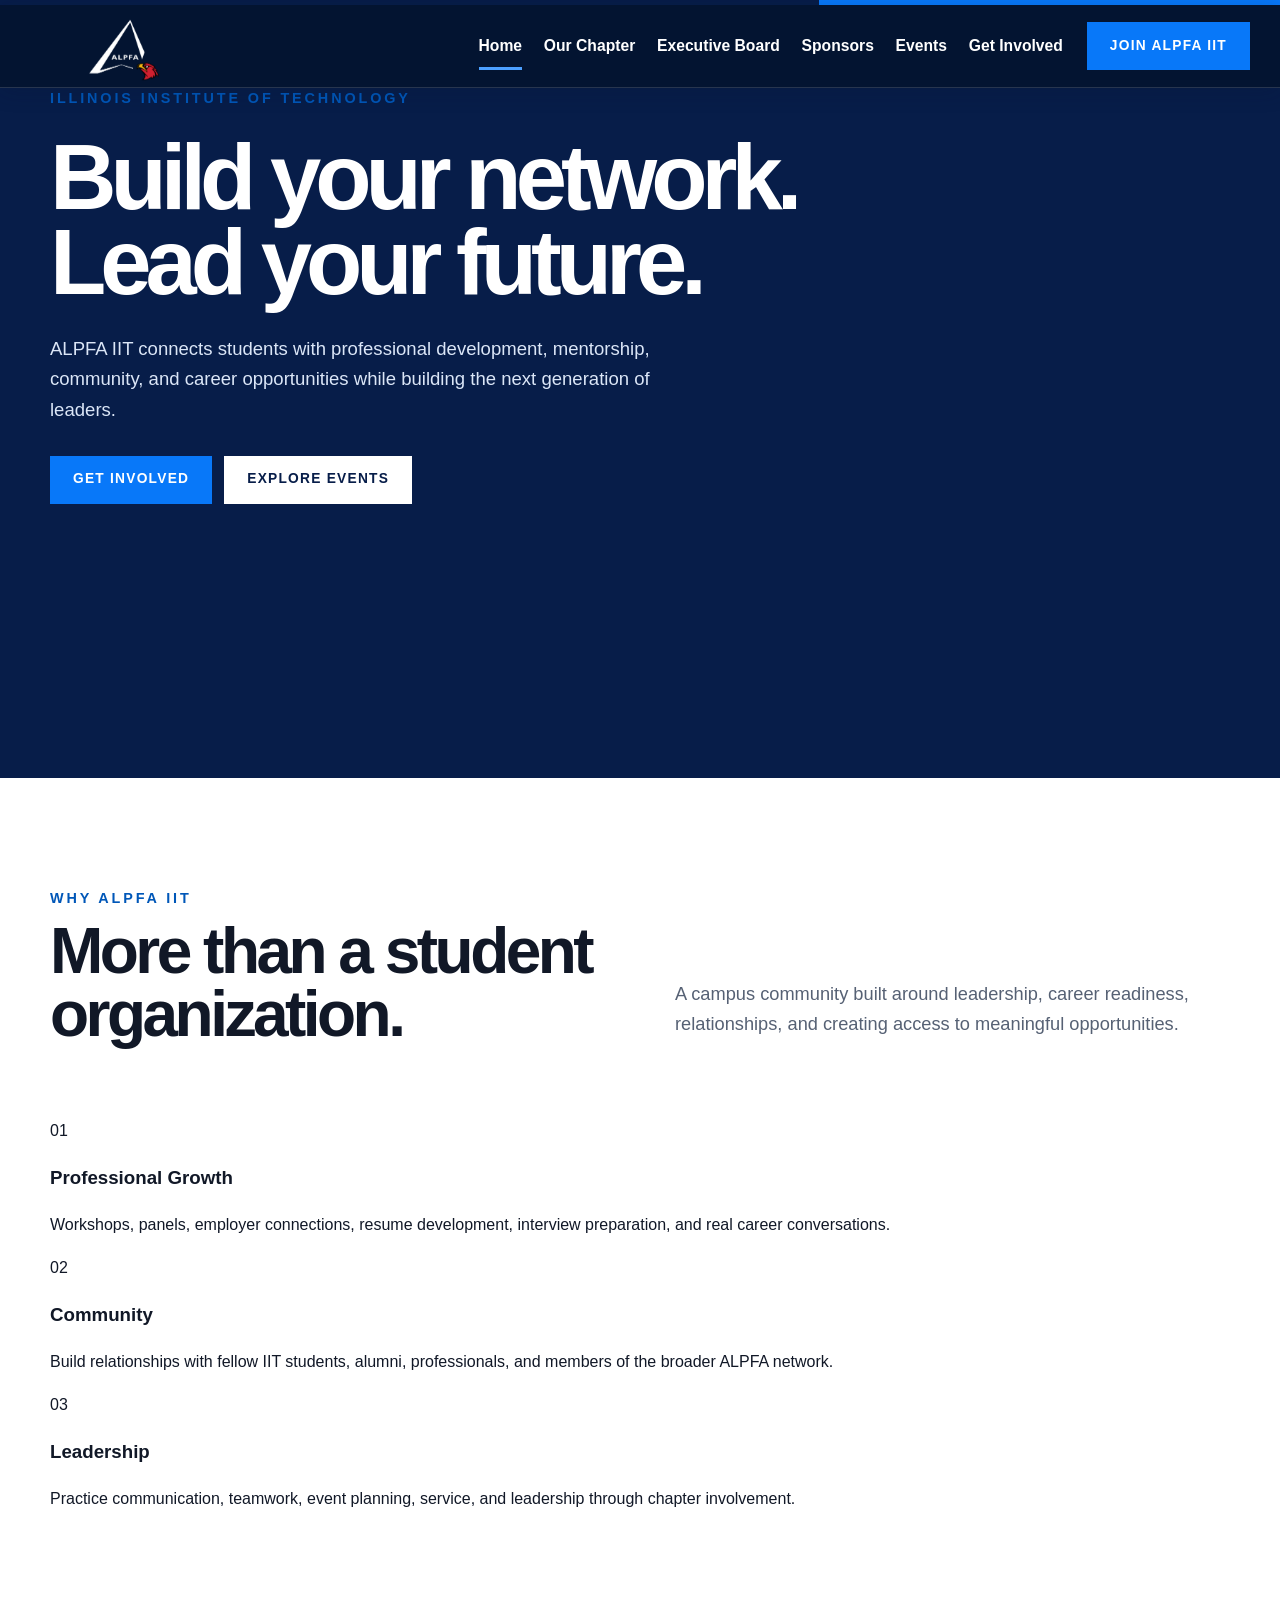
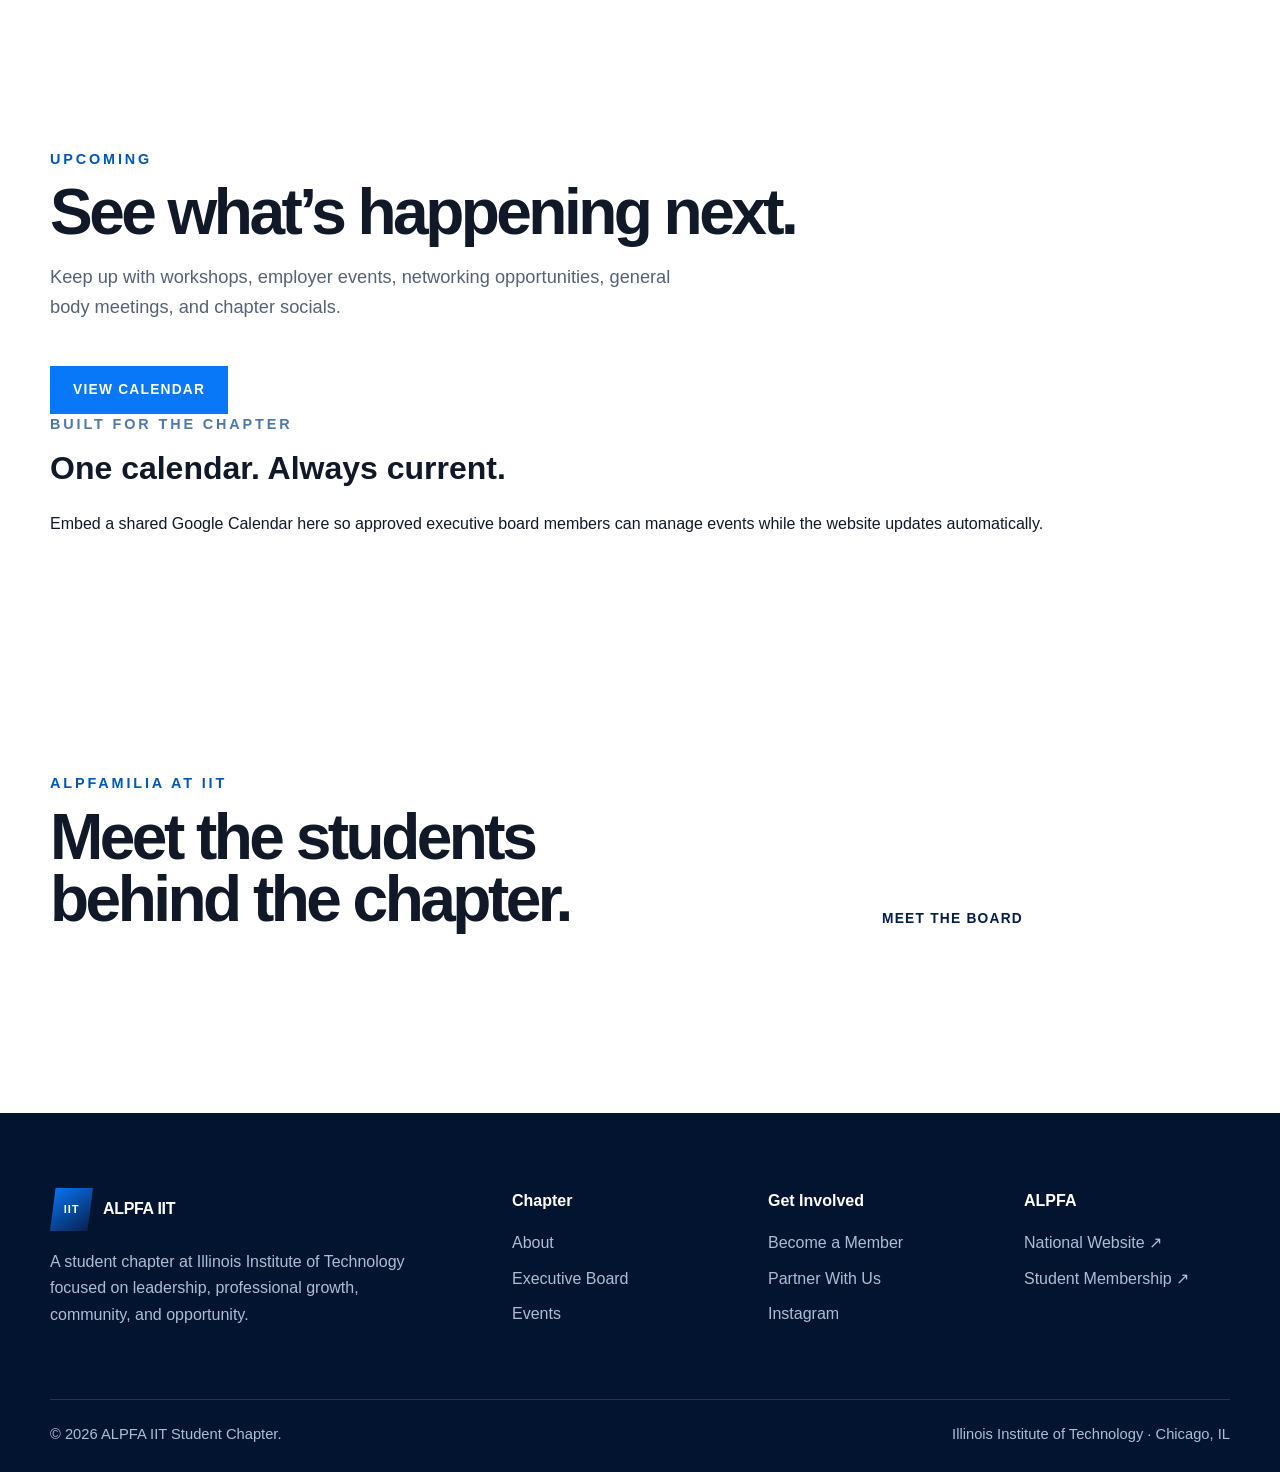
==== commit f8bc4a87: "adding color to one of the texts on index" ====
--- a/index.html
+++ b/index.html
@@ -55,7 +55,7 @@
     </div>
   </div>
 </section>
-<section class="section bg-soft"><div class="container grid-2"><div class="reveal"><div class="eyebrow">Upcoming</div><h2 class="h2">See what’s happening next.</h2><p class="lead" style="margin-top:18px">Keep up with workshops, employer events, networking opportunities, general body meetings, and chapter socials.</p><a class="btn btn-primary" href="events.html" style="margin-top:26px">View Calendar</a></div><div class="feature-band reveal reveal-delay-1"><div class="eyebrow" style="color:#d9edff">Built for the chapter</div><h3 style="font-size:2rem;margin:8px 0 12px">One calendar. Always current.</h3><p>Embed a shared Google Calendar here so approved executive board members can manage events while the website updates automatically.</p></div></div></section>
+<section class="section bg-soft"><div class="container grid-2"><div class="reveal"><div class="eyebrow">Upcoming</div><h2 class="h2">See what’s happening next.</h2><p class="lead" style="margin-top:18px">Keep up with workshops, employer events, networking opportunities, general body meetings, and chapter socials.</p><a class="btn btn-primary" href="events.html" style="margin-top:26px">View Calendar</a></div><div class="feature-band reveal reveal-delay-1"><div class="eyebrow" style="color:#4f78a8">Built for the chapter</div><h3 style="font-size:2rem;margin:8px 0 12px">One calendar. Always current.</h3><p>Embed a shared Google Calendar here so approved executive board members can manage events while the website updates automatically.</p></div></div></section>
 <section class="section bg-navy"><div class="container"><div class="section-head reveal"><div><div class="eyebrow">ALPFAmilia at IIT</div><h2 class="h2">Meet the students behind the chapter.</h2></div><a class="btn btn-light" href="board.html">Meet the Board</a></div></div></section>
 </main>
 <footer class="footer">
--- a/css/styles.css
+++ b/css/styles.css
@@ -92,7 +92,7 @@
   max-width: none;
   height: 82px;
   margin: 0;
-  padding: 0 clamp(18px, 3vw, 44px);
+  padding: 0 30px;
   gap: 24px;
 }
 
@@ -129,14 +129,16 @@
 
 .site-header .brand-logo {
   display: block;
-  flex: 0 0 auto;
-  width: 78px;
-  height: 58px;
-  max-width: 78px;
-  max-height: 58px;
-  margin: 0;
+  width: 90px;
+  height: 60px;
+  max-width: none;
+  max-height: none;
   object-fit: contain;
   object-position: left center;
+
+  /* Enlarges the visible logo without pushing the navigation */
+  transform: scale(4);
+  transform-origin: left center;
 }
 
 /*
@@ -186,7 +188,7 @@
   flex: 0 0 auto;
   color: #ffffff;
   text-decoration: none;
-  font-size: 0.9rem;
+  font-size: 0.98rem;
   font-weight: 600;
   white-space: nowrap;
 }
@@ -243,7 +245,7 @@
   text-decoration: none;
   text-transform: uppercase;
   letter-spacing: 0.09em;
-  font-size: 0.78rem;
+  font-size: 0.86rem;
   font-weight: 800;
 
   transition:
@@ -429,8 +431,9 @@
   color: var(--blue);
   text-transform: uppercase;
   letter-spacing: 0.2em;
-  font-size: 0.73rem;
+  font-size: 0.9rem;
   font-weight: 800;
+  line-height: 1.4;
 }
 
 .h2 {
@@ -481,7 +484,7 @@
 .pillar-number {
   color: var(--electric);
   font-family: "Archivo", sans-serif;
-  font-size: 1rem;
+  font-size: 0.95rem;
   font-weight: 800;
 }
 
@@ -550,7 +553,7 @@
   text-decoration: none;
   text-transform: uppercase;
   letter-spacing: 0.1em;
-  font-size: 0.8rem;
+  font-size: 0.88rem;
   font-weight: 800;
 }
 
@@ -671,6 +674,7 @@
 .meta {
   color: var(--blue);
   font-weight: 700;
+  font-size: 1rem;
 }
 
 .quote {
@@ -804,7 +808,7 @@
   margin-top: 55px;
   padding-top: 22px;
   border-top: 1px solid #233554;
-  font-size: 0.85rem;
+  font-size: 0.92rem;
 }
 
 
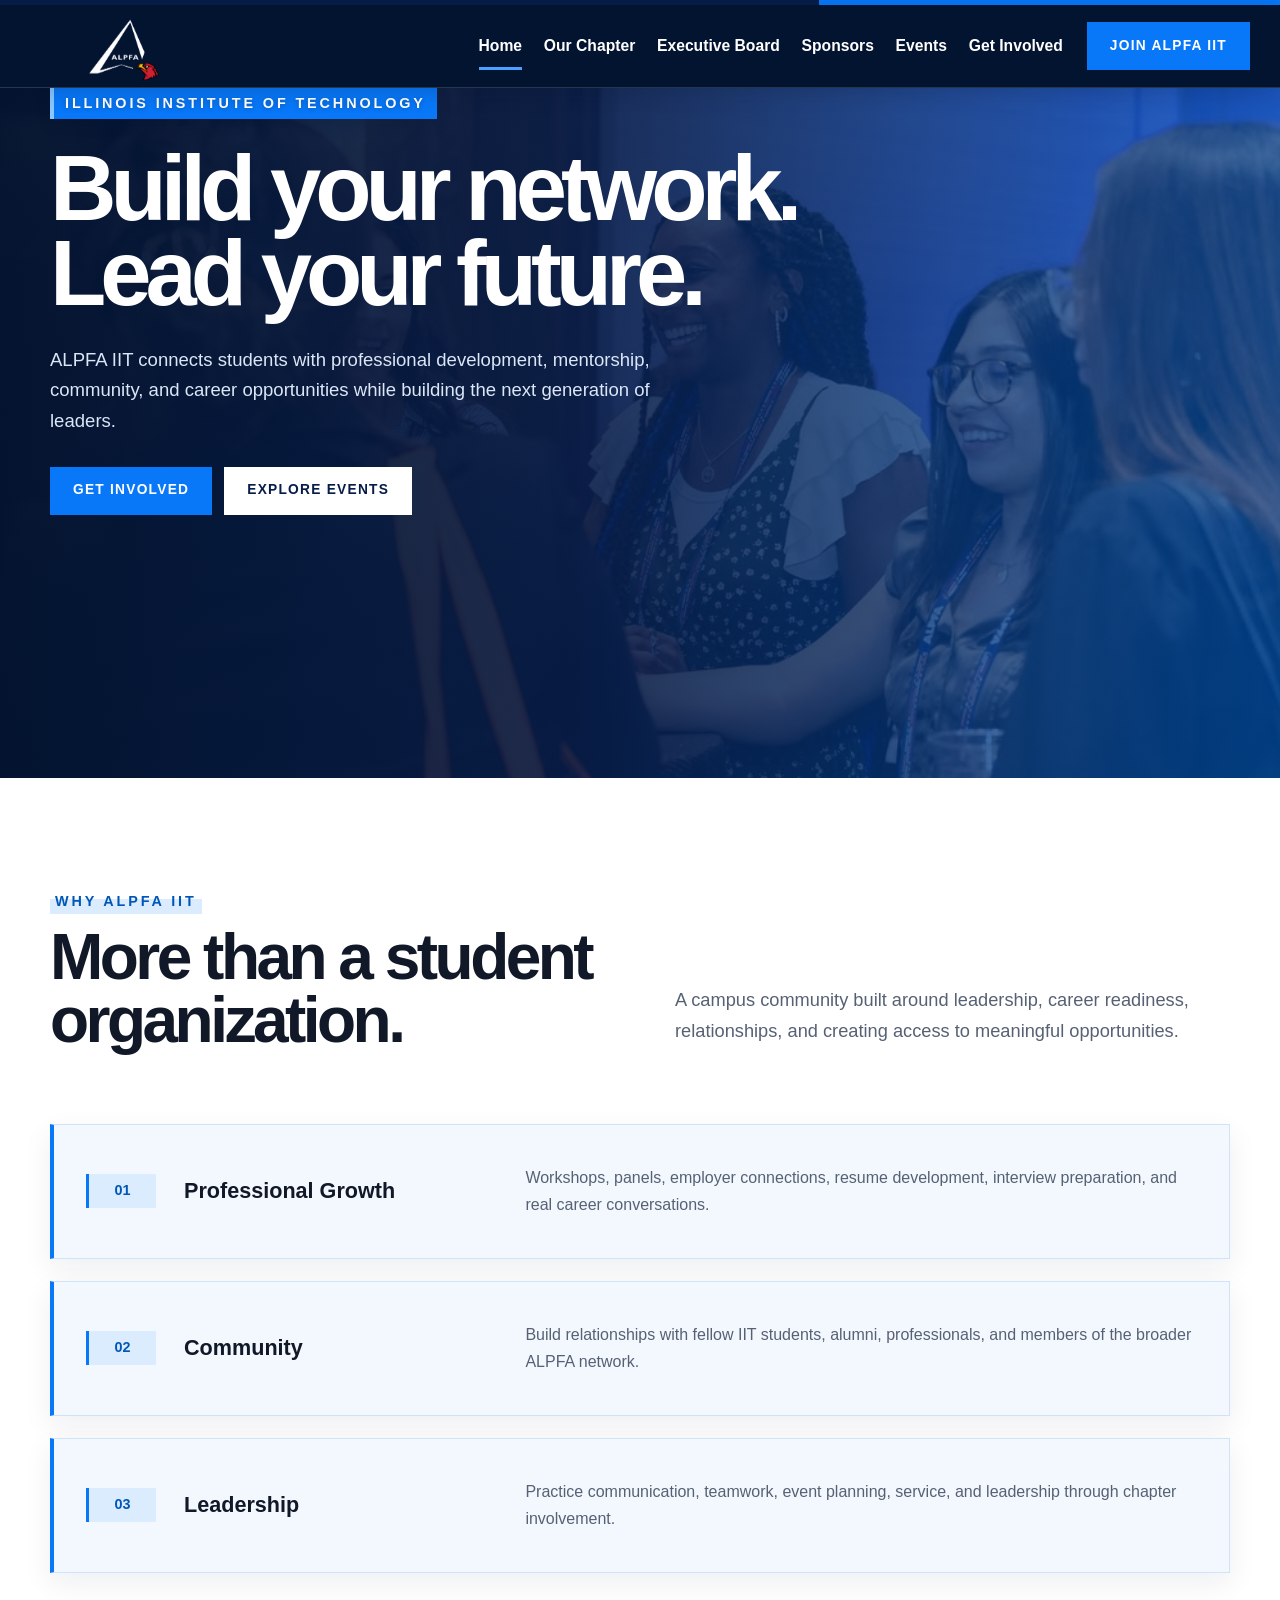
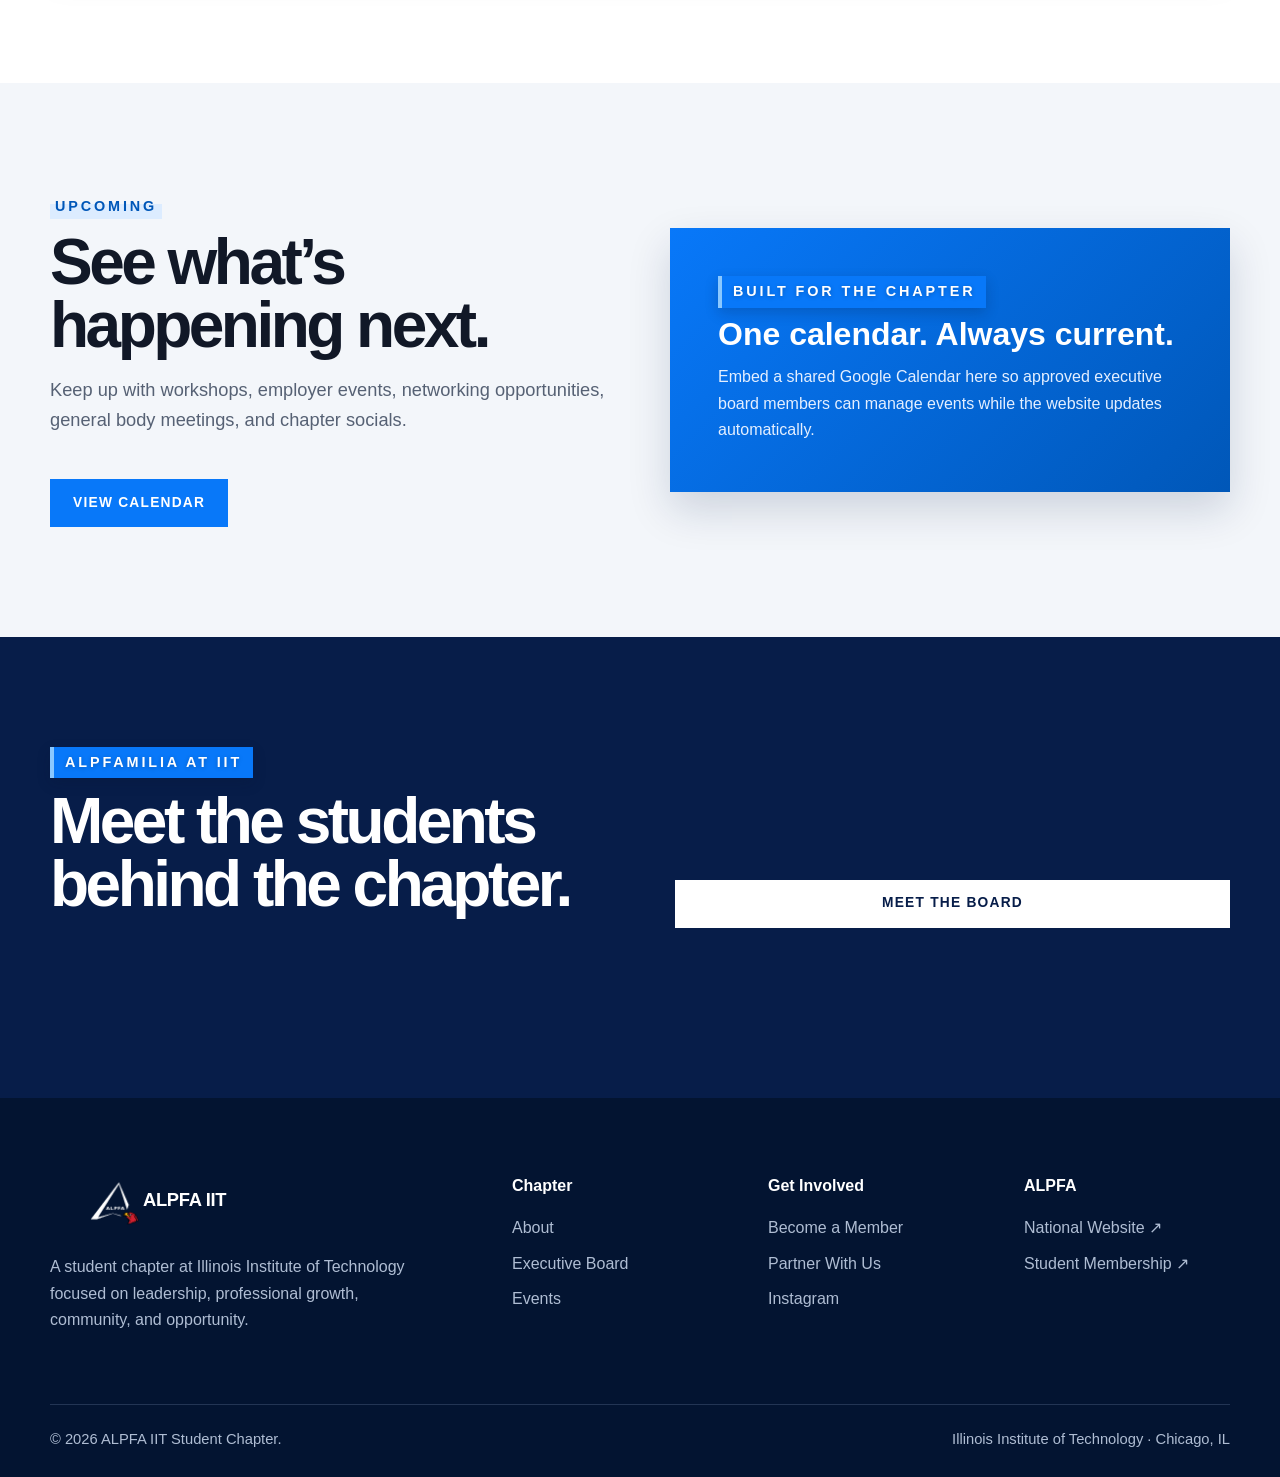
==== commit 0a8d9bdd: "fixing the footer" ====
--- a/index.html
+++ b/index.html
@@ -62,7 +62,15 @@
   <div class="container">
     <div class="footer-grid">
       <div>
-        <a class="brand" href="index.html"><span class="brand-mark">IIT</span><span style="color:white">ALPFA IIT</span></a>
+       <a class="brand footer-brand" href="index.html">
+  <img
+    class="footer-logo"
+    src="images/alpfaiitlogo.png"
+    alt="ALPFA IIT logo"
+  >
+
+  <span>ALPFA IIT</span>
+</a>
         <p style="margin-top:18px;max-width:360px">A student chapter at Illinois Institute of Technology focused on leadership, professional growth, community, and opportunity.</p>
       </div>
 
--- a/css/styles.css
+++ b/css/styles.css
@@ -1,5 +1,5 @@
 /* ========================================
-   GLOBAL VARIABLES
+   VARIABLES AND GLOBAL STYLES
 ======================================== */
 
 :root {
@@ -16,11 +16,6 @@
   --max: 1180px;
 }
 
-
-/* ========================================
-   RESET AND GLOBAL STYLES
-======================================== */
-
 * {
   box-sizing: border-box;
 }
@@ -78,11 +73,6 @@
   border-bottom: 1px solid rgba(255, 255, 255, 0.14);
   box-shadow: 0 4px 20px rgba(3, 20, 49, 0.2);
 }
-
-/*
-This overrides the normal centered container only
-inside the header so the logo can sit farther left.
-*/
 
 .site-header .nav {
   position: relative;
@@ -96,11 +86,6 @@
   gap: 24px;
 }
 
-
-/* ========================================
-   HEADER LOGO
-======================================== */
-
 .brand {
   display: flex;
   flex: 0 0 auto;
@@ -121,11 +106,6 @@
   margin: 0;
   padding: 0;
 }
-
-/*
-Change 78px if you want the logo slightly
-larger or smaller.
-*/
 
 .site-header .brand-logo {
   display: block;
@@ -135,17 +115,11 @@
   max-height: none;
   object-fit: contain;
   object-position: left center;
-
-  /* Enlarges the visible logo without pushing the navigation */
   transform: scale(4);
   transform-origin: left center;
 }
 
-/*
-This keeps the old IIT square working on any
-page where it has not been replaced yet.
-*/
-
+/* Keeps the old IIT square working if it is still used */
 .brand-mark {
   display: grid;
   place-items: center;
@@ -167,11 +141,6 @@
     0 100%
   );
 }
-
-
-/* ========================================
-   DESKTOP NAVIGATION LINKS
-======================================== */
 
 .nav-links {
   display: flex;
@@ -208,11 +177,6 @@
 .nav-links a.active::after {
   right: 0;
 }
-
-
-/* ========================================
-   MOBILE MENU BUTTON
-======================================== */
 
 .menu-btn {
   display: none;
@@ -251,7 +215,8 @@
   transition:
     background-color 0.25s ease,
     color 0.25s ease,
-    border-color 0.25s ease;
+    border-color 0.25s ease,
+    transform 0.25s ease;
 }
 
 .nav-cta,
@@ -294,7 +259,20 @@
   min-height: 690px;
   overflow: hidden;
   color: #ffffff;
-  background: var(--navy);
+
+  background:
+    linear-gradient(
+      90deg,
+      rgba(3, 20, 49, 0.97) 0%,
+      rgba(7, 29, 73, 0.9) 45%,
+      rgba(0, 87, 184, 0.68) 100%
+    ),
+    url("../images/heroimage.jpg");
+
+  background-size: cover;
+  background-position: center;
+  background-repeat: no-repeat;
+  background-attachment: fixed;
 }
 
 .hero-grid {
@@ -311,22 +289,19 @@
 }
 
 .kicker {
-  display: flex;
+  display: inline-flex;
   align-items: center;
-  gap: 12px;
-  color: var(--electric);
+  width: fit-content;
+  padding: 7px 11px;
+  color: #ffffff;
+  background: rgba(8, 120, 249, 0.25);
+  border-left: 3px solid #4ca0ff;
   text-transform: uppercase;
   letter-spacing: 0.18em;
-  font-size: 0.76rem;
+  font-size: 0.9rem;
   font-weight: 800;
-}
-
-.kicker::before {
-  content: "";
-  flex: 0 0 auto;
-  width: 34px;
-  height: 2px;
-  background: currentColor;
+  line-height: 1.2;
+  text-shadow: 0 1px 5px rgba(0, 0, 0, 0.25);
 }
 
 .hero h1,
@@ -356,9 +331,7 @@
 }
 
 
-/* ========================================
-   HERO BLUE SIDE PANEL
-======================================== */
+/* Optional blue panel used by the redesigned hero */
 
 .hero-rail {
   position: relative;
@@ -368,8 +341,8 @@
   overflow: hidden;
   background: linear-gradient(
     150deg,
-    #0478ff,
-    #034aa7
+    rgba(4, 120, 255, 0.82),
+    rgba(3, 74, 167, 0.82)
   );
 }
 
@@ -383,9 +356,7 @@
   font-size: clamp(7rem, 16vw, 13rem);
   font-weight: 900;
   line-height: 1;
-
   -webkit-text-stroke: 1px rgba(255, 255, 255, 0.22);
-
   transform: rotate(90deg) translateX(20%);
   transform-origin: left bottom;
 }
@@ -412,11 +383,25 @@
 
 
 /* ========================================
-   GENERAL SECTIONS
+   GENERAL SECTIONS AND TYPOGRAPHY
 ======================================== */
 
 .section {
   padding: 110px 0;
+}
+
+.bg-soft {
+  background: var(--soft);
+}
+
+.bg-navy {
+  color: #ffffff;
+  background: var(--navy);
+}
+
+.bg-navy .h2,
+.bg-navy .lead {
+  color: #ffffff;
 }
 
 .section-head {
@@ -428,13 +413,47 @@
 }
 
 .eyebrow {
-  color: var(--blue);
+  display: inline-block;
+  width: fit-content;
+  padding: 3px 5px;
+  color: var(--blue) !important;
+
+  background: linear-gradient(
+    transparent 42%,
+    var(--sky) 42%
+  );
+
   text-transform: uppercase;
   letter-spacing: 0.2em;
   font-size: 0.9rem;
   font-weight: 800;
   line-height: 1.4;
 }
+/* Eyebrow labels placed on dark backgrounds */
+.hero .eyebrow,
+.page-hero .eyebrow,
+.bg-navy .eyebrow,
+.band-dark .eyebrow,
+.feature-band .eyebrow {
+  padding: 7px 11px;
+
+  color: #ffffff !important;
+  background: #0878f9;
+  border-left: 4px solid #8ac8ff;
+
+  line-height: 1.2;
+  text-shadow: 0 1px 4px rgba(0, 0, 0, 0.25);
+  box-shadow: 0 5px 14px rgba(3, 20, 49, 0.2);
+}
+
+.band-blue .eyebrow {
+  padding: 7px 11px;
+  color: #ffffff !important;
+  background: var(--dark-navy);
+  border-left: 4px solid #ffffff;
+  line-height: 1.2;
+  text-shadow: none;
+}
 
 .h2 {
   margin: 12px 0;
@@ -452,7 +471,113 @@
 
 
 /* ========================================
-   PROFESSIONAL GROWTH ROWS
+   GENERAL GRID HELPERS
+======================================== */
+
+.grid-2 {
+  display: grid;
+  grid-template-columns: repeat(2, minmax(0, 1fr));
+  align-items: center;
+  gap: 60px;
+}
+
+.grid-3,
+.grid-4 {
+  display: grid;
+  gap: 22px;
+}
+
+/* Three-card sections are now vertical rows */
+.grid-3 {
+  grid-template-columns: 1fr;
+}
+
+/* Four-card sections remain regular columns */
+.grid-4 {
+  grid-template-columns: repeat(4, minmax(0, 1fr));
+}
+
+
+/* ========================================
+   VERTICAL INFORMATION ROWS
+======================================== */
+
+.card {
+  position: relative;
+  padding: 30px;
+  background: #f3f8ff;
+  border: 1px solid #cfe3fa;
+  border-top: 4px solid var(--electric);
+  box-shadow: 0 10px 28px rgba(7, 29, 73, 0.07);
+
+  transition:
+    transform 0.25s ease,
+    border-color 0.25s ease,
+    box-shadow 0.25s ease;
+}
+
+.card:hover {
+  transform: translateY(-4px);
+  border-color: #8fc2fb;
+  box-shadow: 0 16px 36px rgba(7, 29, 73, 0.13);
+}
+
+.card .icon {
+  display: inline-flex;
+  align-items: center;
+  justify-content: center;
+  min-width: 45px;
+  min-height: 34px;
+  padding: 5px 10px;
+  color: var(--blue);
+  background: var(--sky);
+  border-left: 3px solid var(--electric);
+  font-family: "Archivo", sans-serif;
+  font-size: 0.9rem;
+  font-weight: 800;
+}
+
+.card h3 {
+  margin: 0 0 14px;
+  color: var(--ink);
+  font-family: "Archivo", sans-serif;
+  font-size: 1.35rem;
+  line-height: 1.25;
+}
+
+.card p {
+  margin: 0;
+  color: var(--muted);
+  font-size: 1rem;
+  line-height: 1.7;
+}
+
+/*
+Each card inside a grid-3 becomes one wide,
+horizontal row.
+*/
+
+.grid-3 .card {
+  display: grid;
+  grid-template-columns: 70px minmax(210px, 0.7fr) 1.5fr;
+  align-items: center;
+  gap: 28px;
+  width: 100%;
+  min-height: 135px;
+  padding: 28px 32px;
+  border-top: 1px solid #cfe3fa;
+  border-left: 4px solid var(--electric);
+}
+
+.grid-3 .card .icon,
+.grid-3 .card h3,
+.grid-3 .card p {
+  margin: 0;
+}
+
+
+/* ========================================
+   ORIGINAL PROFESSIONAL-GROWTH ROWS
 ======================================== */
 
 .pillars {
@@ -497,6 +622,48 @@
 .pillar p {
   margin: 0;
   color: var(--muted);
+}
+
+
+/* ========================================
+   FEATURE AND QUOTE PANELS
+======================================== */
+
+.feature-band {
+  padding: 48px;
+  color: #ffffff;
+  background: linear-gradient(
+    135deg,
+    var(--electric),
+    var(--blue)
+  );
+  box-shadow: 0 18px 40px rgba(7, 29, 73, 0.16);
+}
+
+.feature-band h3 {
+  margin: 10px 0 12px;
+  font-family: "Archivo", sans-serif;
+  font-size: 2rem;
+  line-height: 1.15;
+}
+
+.feature-band p {
+  margin: 0;
+  color: #e4efff;
+}
+
+.quote-panel {
+  padding: 42px;
+  color: #ffffff;
+  background: var(--navy);
+  border-left: 5px solid var(--electric);
+}
+
+.quote-panel p {
+  margin-top: 0;
+  font-family: "Archivo", sans-serif;
+  font-size: 1.5rem;
+  line-height: 1.45;
 }
 
 
@@ -579,7 +746,7 @@
 
 
 /* ========================================
-   EDITORIAL LAYOUTS
+   EDITORIAL AND RULED LAYOUTS
 ======================================== */
 
 .editorial-grid {
@@ -596,11 +763,6 @@
   line-height: 1.02;
   letter-spacing: -0.05em;
 }
-
-
-/* ========================================
-   RULED INFORMATION LISTS
-======================================== */
 
 .rule-list {
   border-top: 1px solid var(--line);
@@ -673,8 +835,8 @@
 
 .meta {
   color: var(--blue);
+  font-size: 1rem;
   font-weight: 700;
-  font-size: 1rem;
 }
 
 .quote {
@@ -756,6 +918,7 @@
   content: "0" counter(step);
   color: var(--electric);
   font-family: "Archivo", sans-serif;
+  font-size: 0.95rem;
   font-weight: 800;
 }
 
@@ -778,6 +941,34 @@
   padding: 75px 0 25px;
   color: #afbdd3;
   background: var(--dark-navy);
+}
+
+.footer-brand {
+  display: inline-flex;
+  align-items: center;
+  gap: 18px;
+  color: #ffffff;
+}
+
+.footer-logo {
+  display: block;
+  width: 75px;
+  height: 55px;
+  max-width: none;
+  object-fit: contain;
+  object-position: left center;
+
+  /* Compensates for the transparent space in the logo file */
+  transform: scale(3);
+  transform-origin: left center;
+}
+
+.footer-brand span {
+  position: relative;
+  color: #ffffff;
+  font-family: "Archivo", sans-serif;
+  font-size: 1.15rem;
+  font-weight: 800;
 }
 
 .footer-grid {
@@ -813,7 +1004,7 @@
 
 
 /* ========================================
-   SCROLL REVEAL ANIMATION
+   SCROLL REVEAL
 ======================================== */
 
 .reveal {
@@ -832,13 +1023,8 @@
 
 
 /* ========================================
-   SMALL DESKTOP AND TABLET NAVIGATION
-======================================== */
-
-/*
-The hamburger menu activates at 1100px instead
-of 900px so the navigation does not get crowded.
-*/
+   SMALL DESKTOP NAVIGATION
+======================================== */
 
 @media (max-width: 1100px) {
   .nav-links,
@@ -892,7 +1078,8 @@
   .hero-grid,
   .section-head,
   .editorial-grid,
-  .split-band {
+  .split-band,
+  .grid-2 {
     grid-template-columns: 1fr;
   }
 
@@ -909,6 +1096,18 @@
     min-height: 310px;
   }
 
+  .grid-3 .card {
+    grid-template-columns: 65px 1fr;
+  }
+
+  .grid-3 .card p {
+    grid-column: 2;
+  }
+
+  .grid-4 {
+    grid-template-columns: repeat(2, minmax(0, 1fr));
+  }
+
   .pillar {
     grid-template-columns: 55px 1fr;
   }
@@ -950,8 +1149,7 @@
   .site-header .brand-logo {
     width: 68px;
     height: 50px;
-    max-width: 68px;
-    max-height: 50px;
+    transform: scale(3);
   }
 
   .nav-links.open {
@@ -960,6 +1158,11 @@
     padding-left: 16px;
   }
 
+  .hero {
+    background-position: 62% center;
+    background-attachment: scroll;
+  }
+
   .hero-copy {
     padding: 65px 0;
   }
@@ -987,11 +1190,38 @@
     margin-bottom: 38px;
   }
 
+  .grid-3 .card {
+    display: block;
+    min-height: 0;
+    padding: 25px;
+  }
+
+  .grid-3 .card .icon {
+    margin-bottom: 18px;
+  }
+
+  .grid-3 .card h3 {
+    margin-bottom: 12px;
+  }
+
+  .grid-4 {
+    grid-template-columns: 1fr;
+  }
+
+  .card {
+    padding: 25px;
+  }
+
   .pillar {
     grid-template-columns: 45px 1fr;
     gap: 12px;
   }
 
+  .feature-band,
+  .quote-panel {
+    padding: 30px 24px;
+  }
+
   .board-grid,
   .sponsor-list {
     grid-template-columns: 1fr;
@@ -1021,4 +1251,27 @@
     display: block;
     margin-top: 8px;
   }
+}
+
+
+/* ========================================
+   REDUCED-MOTION ACCESSIBILITY
+======================================== */
+
+@media (prefers-reduced-motion: reduce) {
+  html {
+    scroll-behavior: auto;
+  }
+
+  .reveal {
+    opacity: 1;
+    transform: none;
+    transition: none;
+  }
+
+  .card,
+  .pillar,
+  .btn {
+    transition: none;
+  }
 }
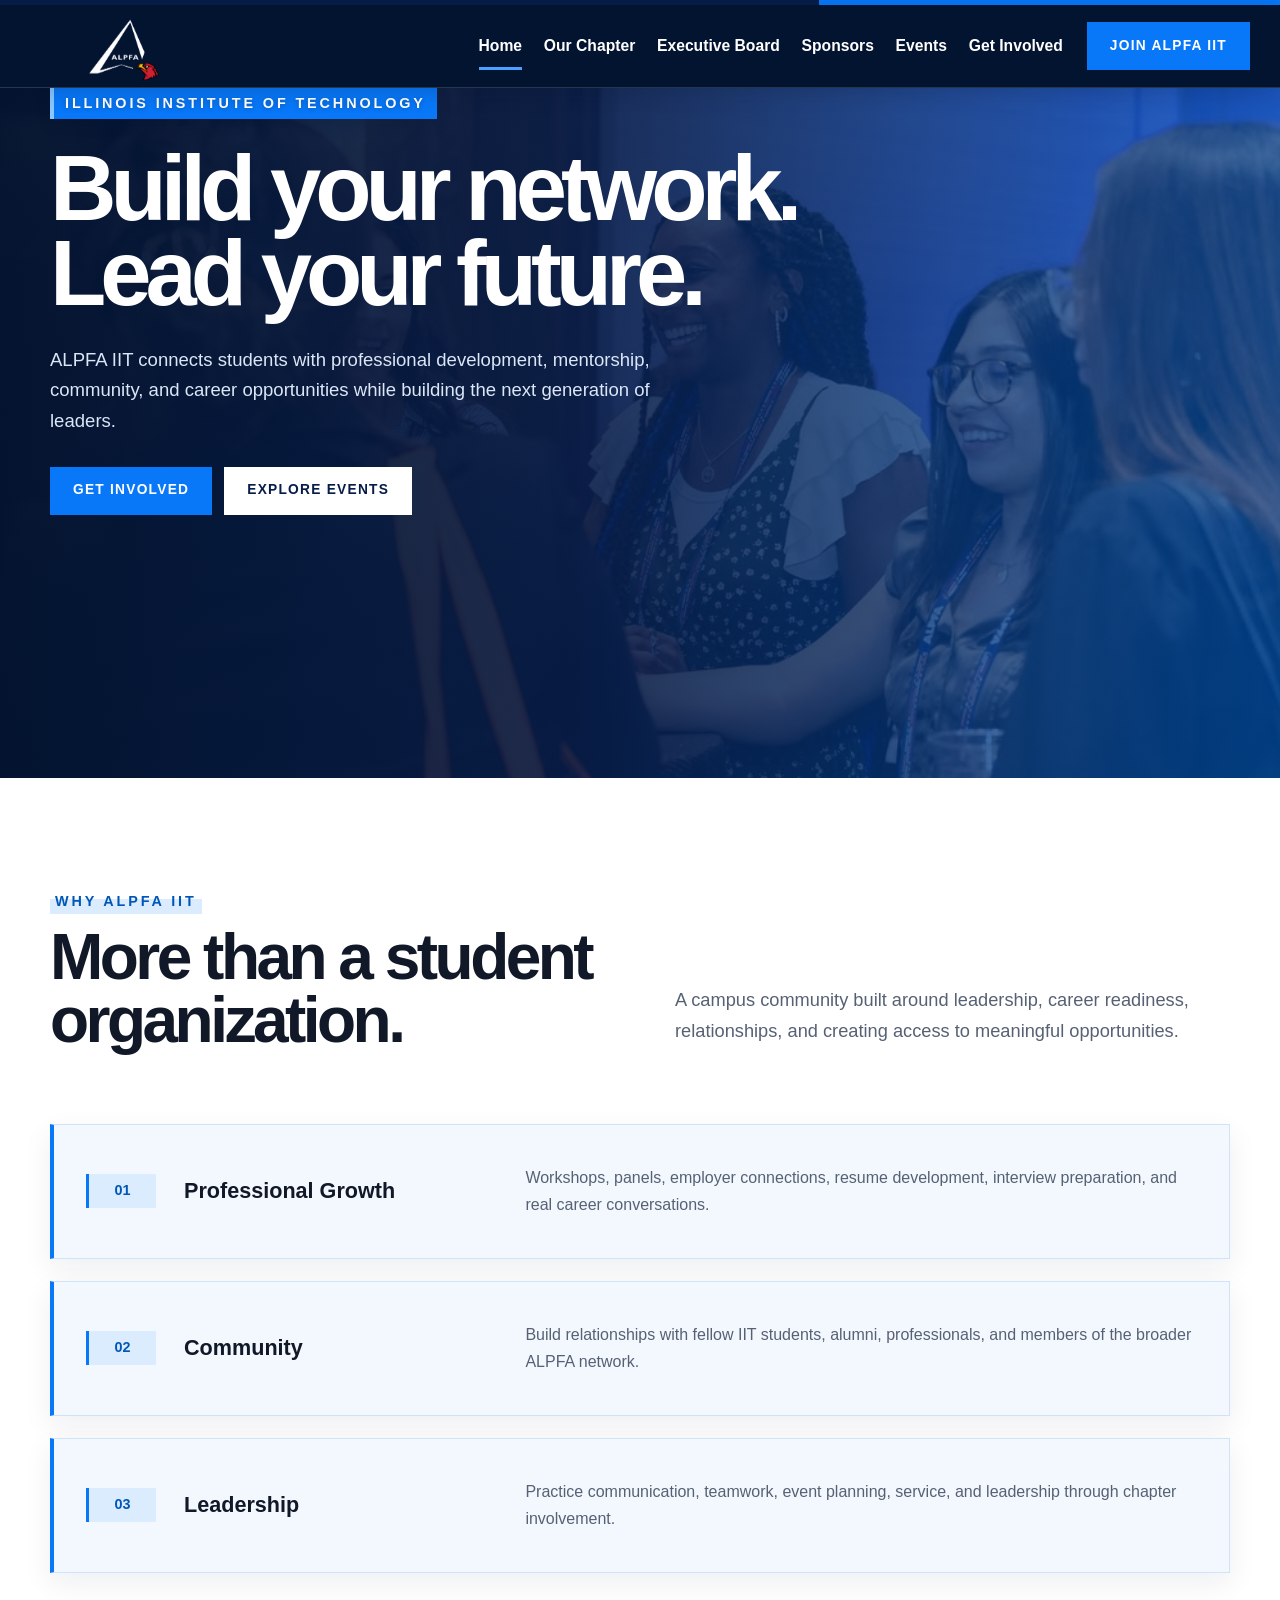
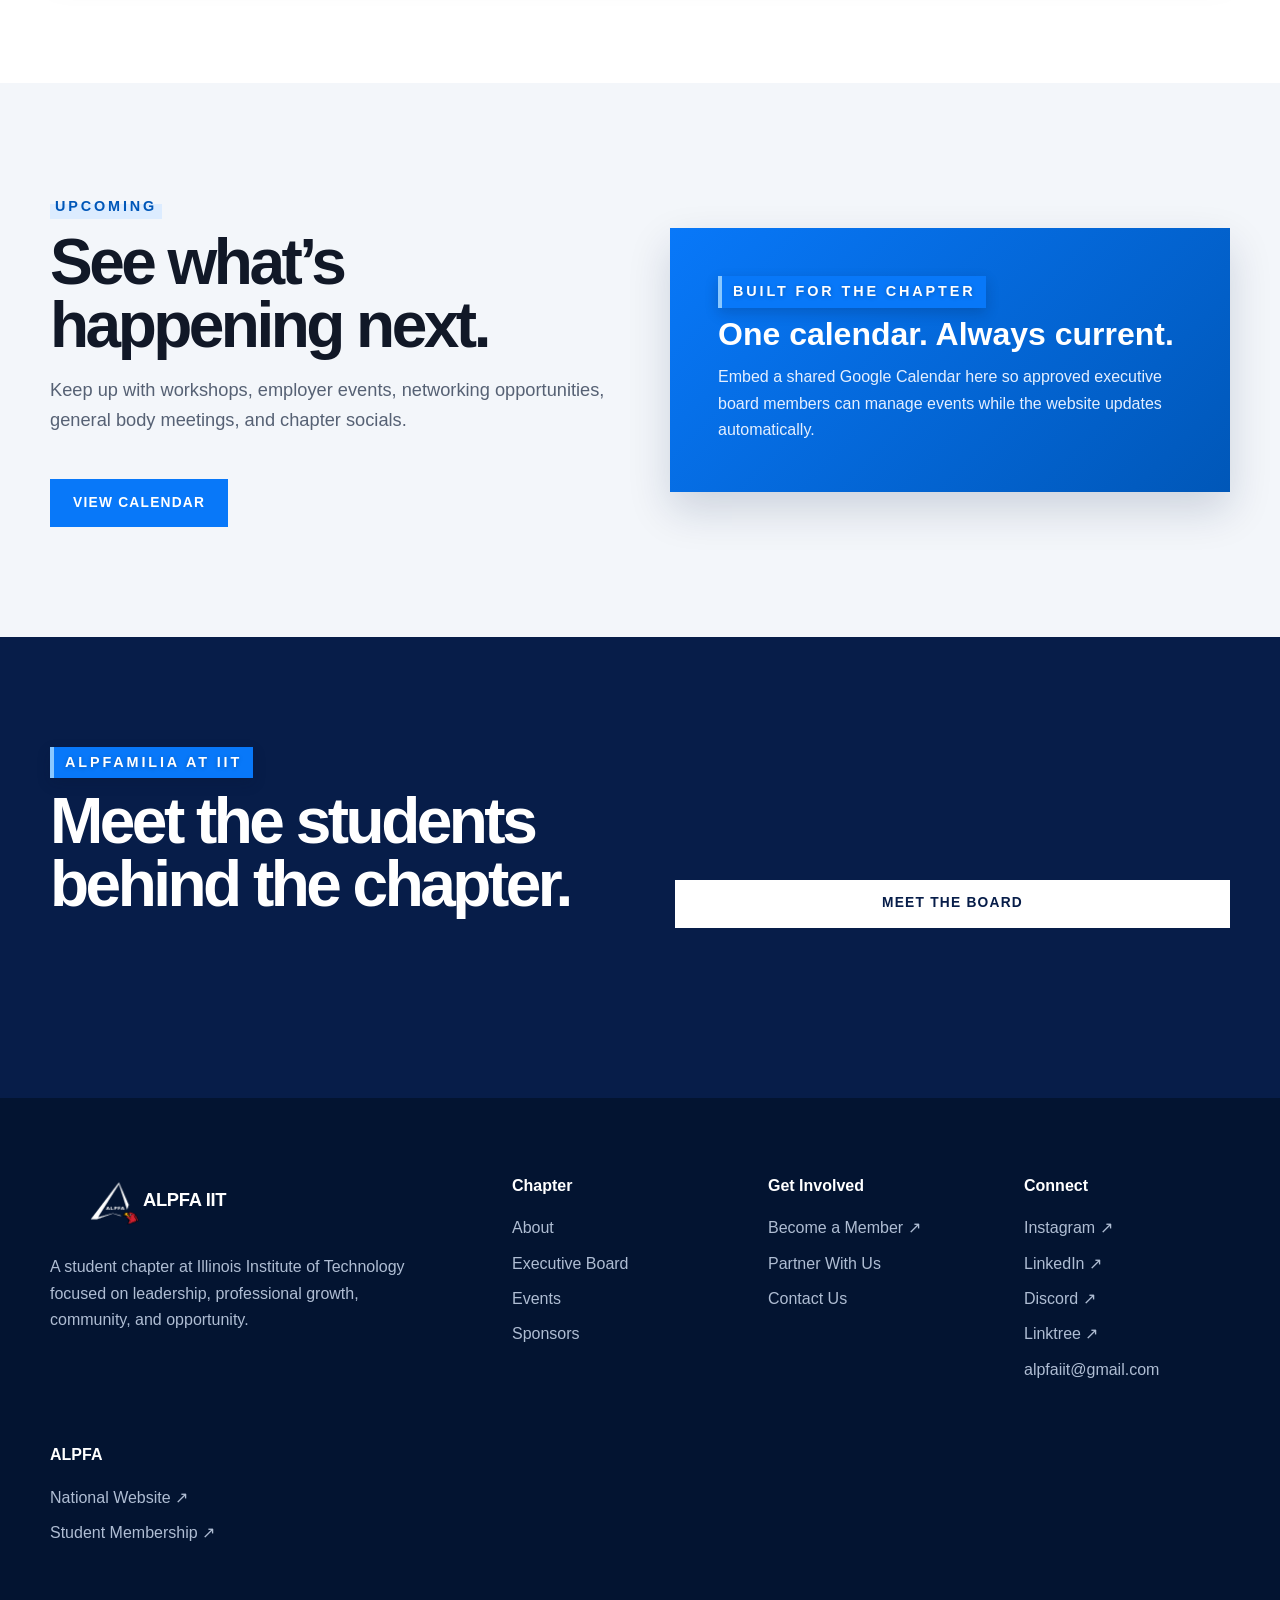
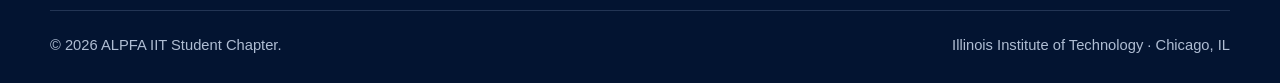
==== commit 0baa17bb: "changing the footer and adding links" ====
--- a/index.html
+++ b/index.html
@@ -61,25 +61,127 @@
 <footer class="footer">
   <div class="container">
     <div class="footer-grid">
+
+      <!-- Chapter description -->
       <div>
-       <a class="brand footer-brand" href="index.html">
-  <img
-    class="footer-logo"
-    src="images/alpfaiitlogo.png"
-    alt="ALPFA IIT logo"
-  >
+        <a class="brand footer-brand" href="index.html">
+          <img
+            class="footer-logo"
+            src="images/alpfaiitlogo.png"
+            alt="ALPFA IIT logo"
+          >
+          <span>ALPFA IIT</span>
+        </a>
 
-  <span>ALPFA IIT</span>
-</a>
-        <p style="margin-top:18px;max-width:360px">A student chapter at Illinois Institute of Technology focused on leadership, professional growth, community, and opportunity.</p>
+        <p style="margin-top: 18px; max-width: 360px;">
+          A student chapter at Illinois Institute of Technology focused on
+          leadership, professional growth, community, and opportunity.
+        </p>
       </div>
 
-<!-- Links to Navigate around website and other related sites -->
-      <div><h4>Chapter</h4><a href="about.html">About</a><a href="board.html">Executive Board</a><a href="events.html">Events</a></div>
-      <div><h4>Get Involved</h4><a href="join.html">Become a Member</a><a href="sponsors.html">Partner With Us</a><a href="#">Instagram</a></div>
-      <div><h4>ALPFA</h4><a href="https://www.alpfa.org/" target="_blank">National Website ↗</a><a href="https://www.alpfa.org/student-membership" target="_blank">Student Membership ↗</a></div>
+      <!-- Website navigation -->
+      <div>
+        <h4>Chapter</h4>
+        <a href="about.html">About</a>
+        <a href="board.html">Executive Board</a>
+        <a href="events.html">Events</a>
+        <a href="sponsors.html">Sponsors</a>
+      </div>
+
+      <!-- Membership links -->
+      <div>
+        <h4>Get Involved</h4>
+
+        <a
+          href="https://312.iit.edu/alpfa/club_signup"
+          target="_blank"
+          rel="noopener noreferrer"
+        >
+          Become a Member ↗
+        </a>
+
+        <a href="sponsors.html">
+          Partner With Us
+        </a>
+
+        <a href="mailto:alpfaiit@gmail.com">
+          Contact Us
+        </a>
+      </div>
+
+      <!-- Social media links -->
+      <div>
+        <h4>Connect</h4>
+
+        <a
+          href="https://www.instagram.com/alpfaiit?igsi=ZDNlZDc0MzIxNw=="
+          target="_blank"
+          rel="noopener noreferrer"
+        >
+          Instagram ↗
+        </a>
+
+        <a
+          href="https://www.linkedin.com/in/alpfa-iit-043320358/"
+          target="_blank"
+          rel="noopener noreferrer"
+        >
+          LinkedIn ↗
+        </a>
+
+        <a
+          href="https://discord.com/invite/GsbvJW64tZ"
+          target="_blank"
+          rel="noopener noreferrer"
+        >
+          Discord ↗
+        </a>
+
+        <a
+          href="https://linktr.ee/ALPFAIIT?utm_source=ig&utm_medium=social&utm_content=link_in_bio"
+          target="_blank"
+          rel="noopener noreferrer"
+        >
+          Linktree ↗
+        </a>
+
+        <a href="mailto:alpfaiit@gmail.com">
+          alpfaiit@gmail.com
+        </a>
+      </div>
+
+      <!-- National ALPFA links -->
+      <div>
+        <h4>ALPFA</h4>
+
+        <a
+          href="https://www.alpfa.org/"
+          target="_blank"
+          rel="noopener noreferrer"
+        >
+          National Website ↗
+        </a>
+
+        <a
+          href="https://www.alpfa.org/student-membership"
+          target="_blank"
+          rel="noopener noreferrer"
+        >
+          Student Membership ↗
+        </a>
+      </div>
+
     </div>
-    <div class="footer-bottom"><span>© <span id="year"></span> ALPFA IIT Student Chapter.</span><span>Illinois Institute of Technology · Chicago, IL</span></div>
+
+    <div class="footer-bottom">
+      <span>
+        © <span id="year"></span> ALPFA IIT Student Chapter.
+      </span>
+
+      <span>
+        Illinois Institute of Technology · Chicago, IL
+      </span>
+    </div>
   </div>
 </footer>
 <script src="js/main.js"></script>
--- a/css/styles.css
+++ b/css/styles.css
@@ -744,6 +744,61 @@
   color: #dbe6f7;
 }
 
+/* ========================================
+   INNER-PAGE HERO IMAGES
+======================================== */
+
+.image-page-hero {
+  background-image:
+    linear-gradient(
+      90deg,
+      rgba(3, 20, 49, 0.97) 0%,
+      rgba(7, 29, 73, 0.88) 48%,
+      rgba(0, 87, 184, 0.58) 100%
+    ),
+    var(--hero-image);
+
+  background-size: cover;
+  background-position: center;
+  background-repeat: no-repeat;
+  background-attachment: fixed;
+}
+
+/* Executive Board */
+.board-hero {
+  --hero-image: url("../images/boardhero.png");
+}
+
+/* Sponsors */
+.sponsors-hero {
+  --hero-image: url("../images/sponsorhero.png");
+}
+
+/* Events */
+.events-hero {
+  --hero-image: url("../images/eventshero.png");
+}
+
+/* Get Involved */
+.join-hero {
+  --hero-image: url("../images/joinhero.png");
+}
+.about-hero {
+  background:
+    linear-gradient(
+      90deg,
+      rgba(3, 20, 49, 0.97) 0%,
+      rgba(7, 29, 73, 0.88) 48%,
+      rgba(0, 87, 184, 0.58) 100%
+    ),
+    url("../images/abouthero.png");
+
+  background-size: cover;
+  background-position: center;
+  background-repeat: no-repeat;
+  background-attachment: fixed;
+}
+
 
 /* ========================================
    EDITORIAL AND RULED LAYOUTS
@@ -789,12 +844,100 @@
    EXECUTIVE BOARD
 ======================================== */
 
+/* ========================================
+   EXECUTIVE BOARD
+======================================== */
+
 .board-grid {
   display: grid;
-  grid-template-columns: repeat(3, 1fr);
-  gap: 1px;
-  border: 1px solid var(--line);
-  background: var(--line);
+  grid-template-columns: repeat(3, minmax(0, 1fr));
+  gap: 24px;
+  border: 0;
+  background: transparent;
+}
+
+.board-card {
+  display: flex;
+  flex-direction: column;
+  min-width: 0;
+  overflow: hidden;
+
+  background: #ffffff;
+  border: 1px solid #cfe3fa;
+  border-top: 4px solid var(--electric);
+  box-shadow: 0 10px 28px rgba(7, 29, 73, 0.08);
+
+  transition:
+    transform 0.25s ease,
+    border-color 0.25s ease,
+    box-shadow 0.25s ease;
+}
+
+.board-card:hover {
+  transform: translateY(-5px);
+  border-color: #8fc2fb;
+  box-shadow: 0 16px 36px rgba(7, 29, 73, 0.14);
+}
+
+/* Controls the headshot size */
+
+.board-card > img {
+  display: block;
+  width: 100%;
+  height: 300px;
+  padding: 10px;
+
+  object-fit: contain;
+  object-position: center;
+
+  background: #f3f8ff;
+}
+
+.board-info {
+  display: flex;
+  flex: 1;
+  flex-direction: column;
+  padding: 25px;
+}
+
+.board-title {
+  width: fit-content;
+  margin-bottom: 12px;
+  padding: 5px 9px;
+
+  color: var(--blue);
+  background: var(--sky);
+  border-left: 3px solid var(--electric);
+
+  text-transform: uppercase;
+  letter-spacing: 0.08em;
+  font-size: 0.78rem;
+  font-weight: 800;
+}
+
+.board-info h3 {
+  margin: 0 0 5px;
+  color: var(--ink);
+  font-family: "Archivo", sans-serif;
+  font-size: 1.45rem;
+  line-height: 1.2;
+}
+
+.board-major {
+  color: var(--blue);
+  font-size: 0.95rem;
+  font-weight: 700;
+  line-height: 1.4;
+}
+
+.board-quote {
+  margin: 20px 0 0;
+  padding-top: 18px;
+  color: var(--muted);
+  border-top: 1px solid var(--line);
+  font-size: 0.95rem;
+  font-style: italic;
+  line-height: 1.65;
 }
 
 .member {
@@ -871,9 +1014,11 @@
 }
 
 .sponsor img {
+  display: block;
   width: auto;
-  max-width: 180px;
-  max-height: 90px;
+  height: auto;
+  max-width: 240px;
+  max-height: 120px;
   object-fit: contain;
 }
 
@@ -1036,6 +1181,10 @@
     display: block;
   }
 
+  .image-page-hero {
+  background-position: 65% center;
+  background-attachment: scroll;
+}
   .nav-links.open {
     position: absolute;
     top: 82px;
@@ -1096,6 +1245,11 @@
     min-height: 310px;
   }
 
+  .about-hero {
+  background-position: 65% center;
+  background-attachment: scroll;
+}
+
   .grid-3 .card {
     grid-template-columns: 65px 1fr;
   }
@@ -1146,6 +1300,11 @@
     padding: 0 16px;
   }
 
+  @media (max-width: 600px) {
+  .board-card > img {
+    height: 350px;
+  }
+}
   .site-header .brand-logo {
     width: 68px;
     height: 50px;
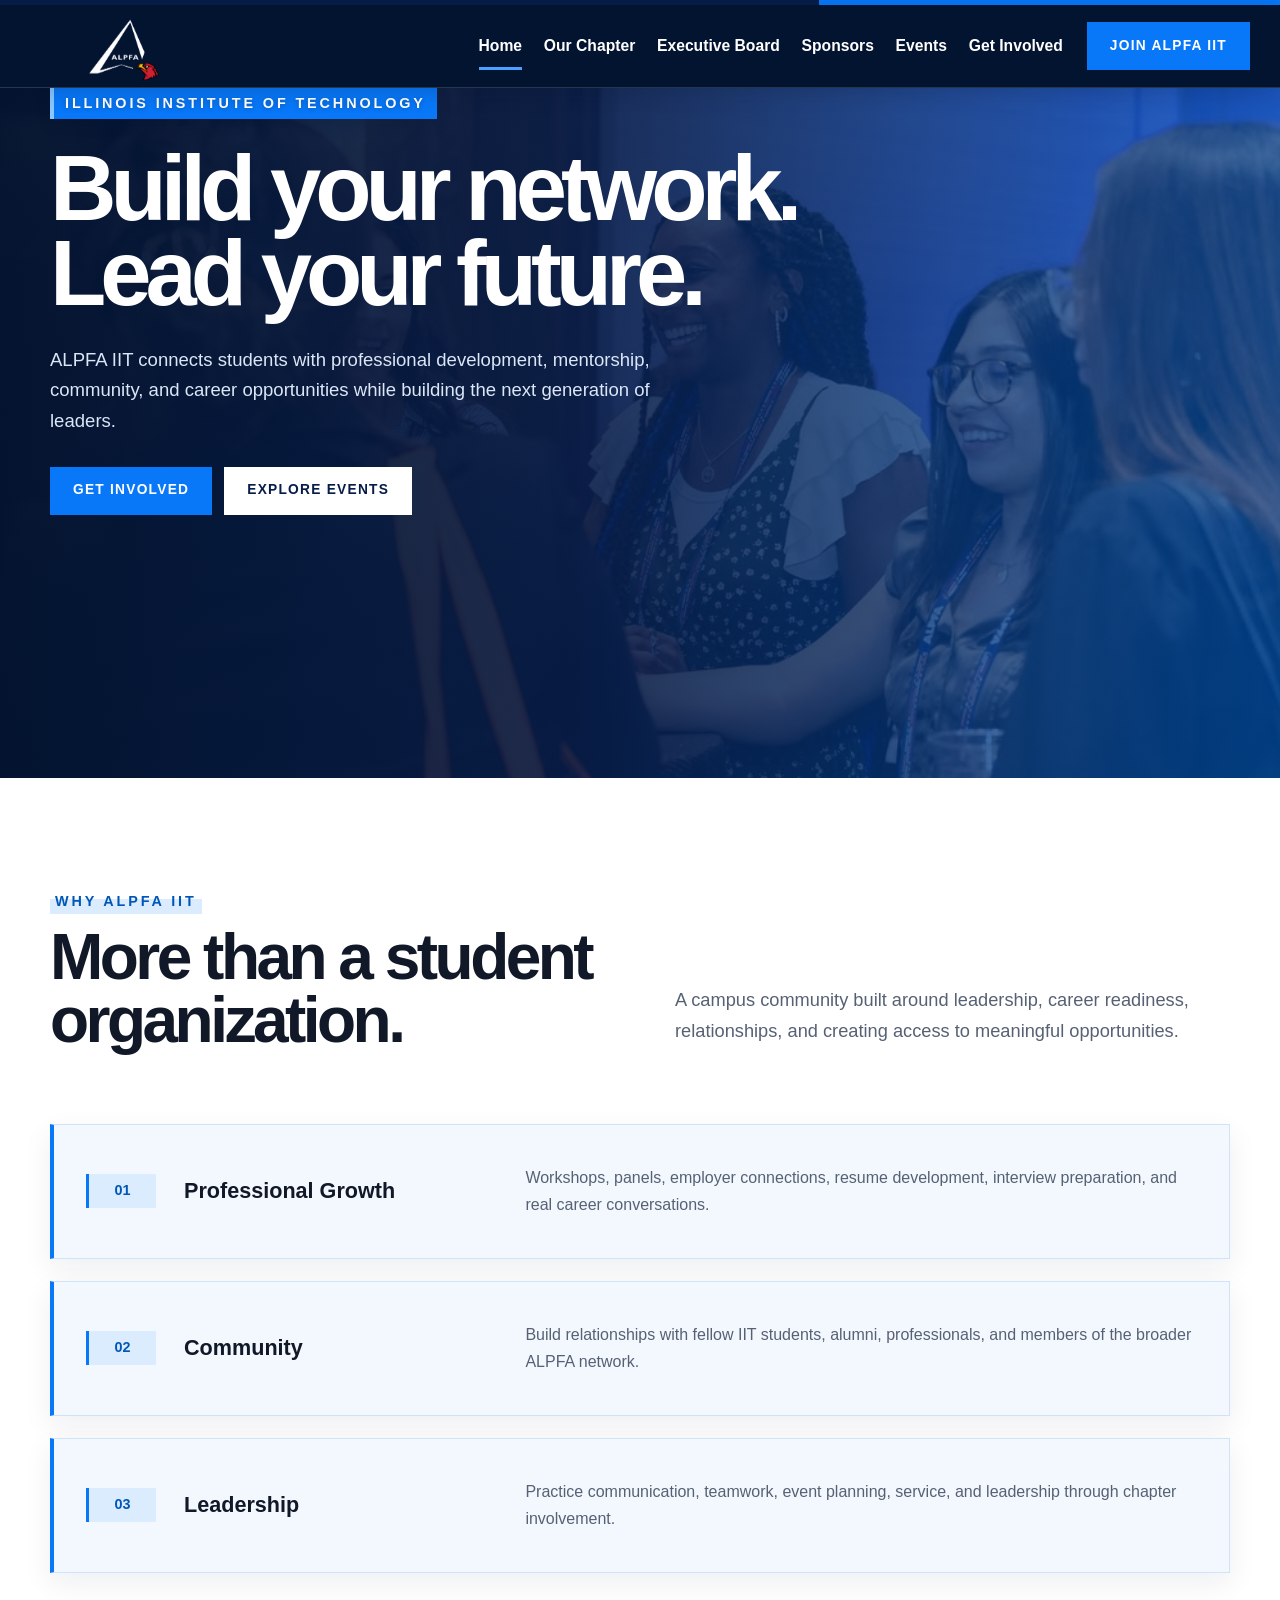
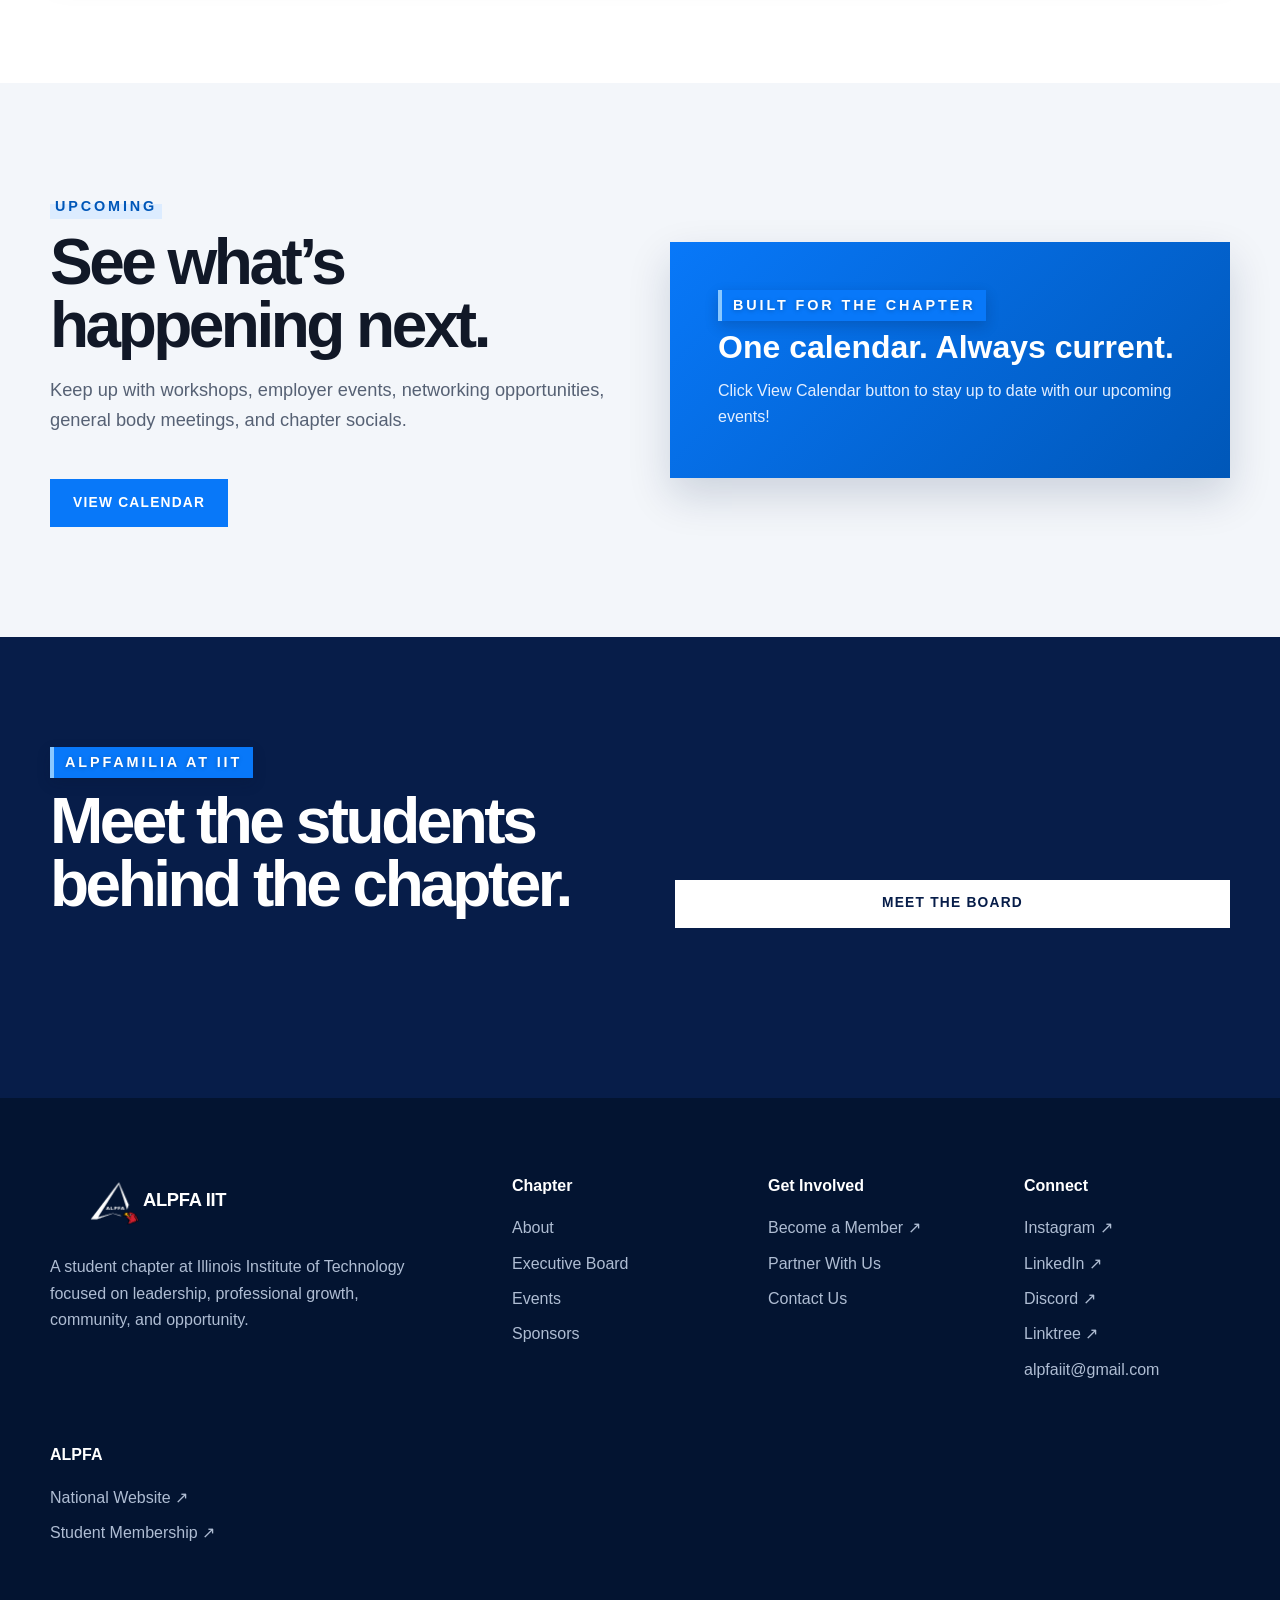
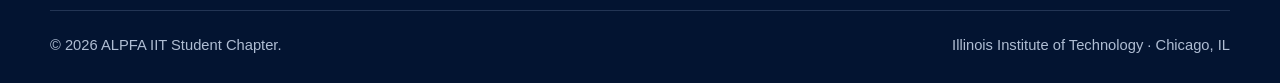
==== commit 876ebba7: "modifying text" ====
--- a/index.html
+++ b/index.html
@@ -55,7 +55,7 @@
     </div>
   </div>
 </section>
-<section class="section bg-soft"><div class="container grid-2"><div class="reveal"><div class="eyebrow">Upcoming</div><h2 class="h2">See what’s happening next.</h2><p class="lead" style="margin-top:18px">Keep up with workshops, employer events, networking opportunities, general body meetings, and chapter socials.</p><a class="btn btn-primary" href="events.html" style="margin-top:26px">View Calendar</a></div><div class="feature-band reveal reveal-delay-1"><div class="eyebrow" style="color:#4f78a8">Built for the chapter</div><h3 style="font-size:2rem;margin:8px 0 12px">One calendar. Always current.</h3><p>Embed a shared Google Calendar here so approved executive board members can manage events while the website updates automatically.</p></div></div></section>
+<section class="section bg-soft"><div class="container grid-2"><div class="reveal"><div class="eyebrow">Upcoming</div><h2 class="h2">See what’s happening next.</h2><p class="lead" style="margin-top:18px">Keep up with workshops, employer events, networking opportunities, general body meetings, and chapter socials.</p><a class="btn btn-primary" href="events.html" style="margin-top:26px">View Calendar</a></div><div class="feature-band reveal reveal-delay-1"><div class="eyebrow" style="color:#4f78a8">Built for the chapter</div><h3 style="font-size:2rem;margin:8px 0 12px">One calendar. Always current.</h3><p>Click View Calendar button to stay up to date with our upcoming events!</p></div></div></section>
 <section class="section bg-navy"><div class="container"><div class="section-head reveal"><div><div class="eyebrow">ALPFAmilia at IIT</div><h2 class="h2">Meet the students behind the chapter.</h2></div><a class="btn btn-light" href="board.html">Meet the Board</a></div></div></section>
 </main>
 <footer class="footer">
--- a/css/styles.css
+++ b/css/styles.css
@@ -1433,4 +1433,36 @@
   .btn {
     transition: none;
   }
+}
+
+/* ALPFA objectives cards */
+
+.objectives-grid {
+  display: grid;
+  grid-template-columns: repeat(5, minmax(0, 1fr));
+  gap: 20px;
+}
+
+/* Three cards per row on smaller computers */
+
+@media (max-width: 1100px) {
+  .objectives-grid {
+    grid-template-columns: repeat(3, minmax(0, 1fr));
+  }
+}
+
+/* Two cards per row on tablets */
+
+@media (max-width: 800px) {
+  .objectives-grid {
+    grid-template-columns: repeat(2, minmax(0, 1fr));
+  }
+}
+
+/* One card per row on phones */
+
+@media (max-width: 600px) {
+  .objectives-grid {
+    grid-template-columns: 1fr;
+  }
 }
